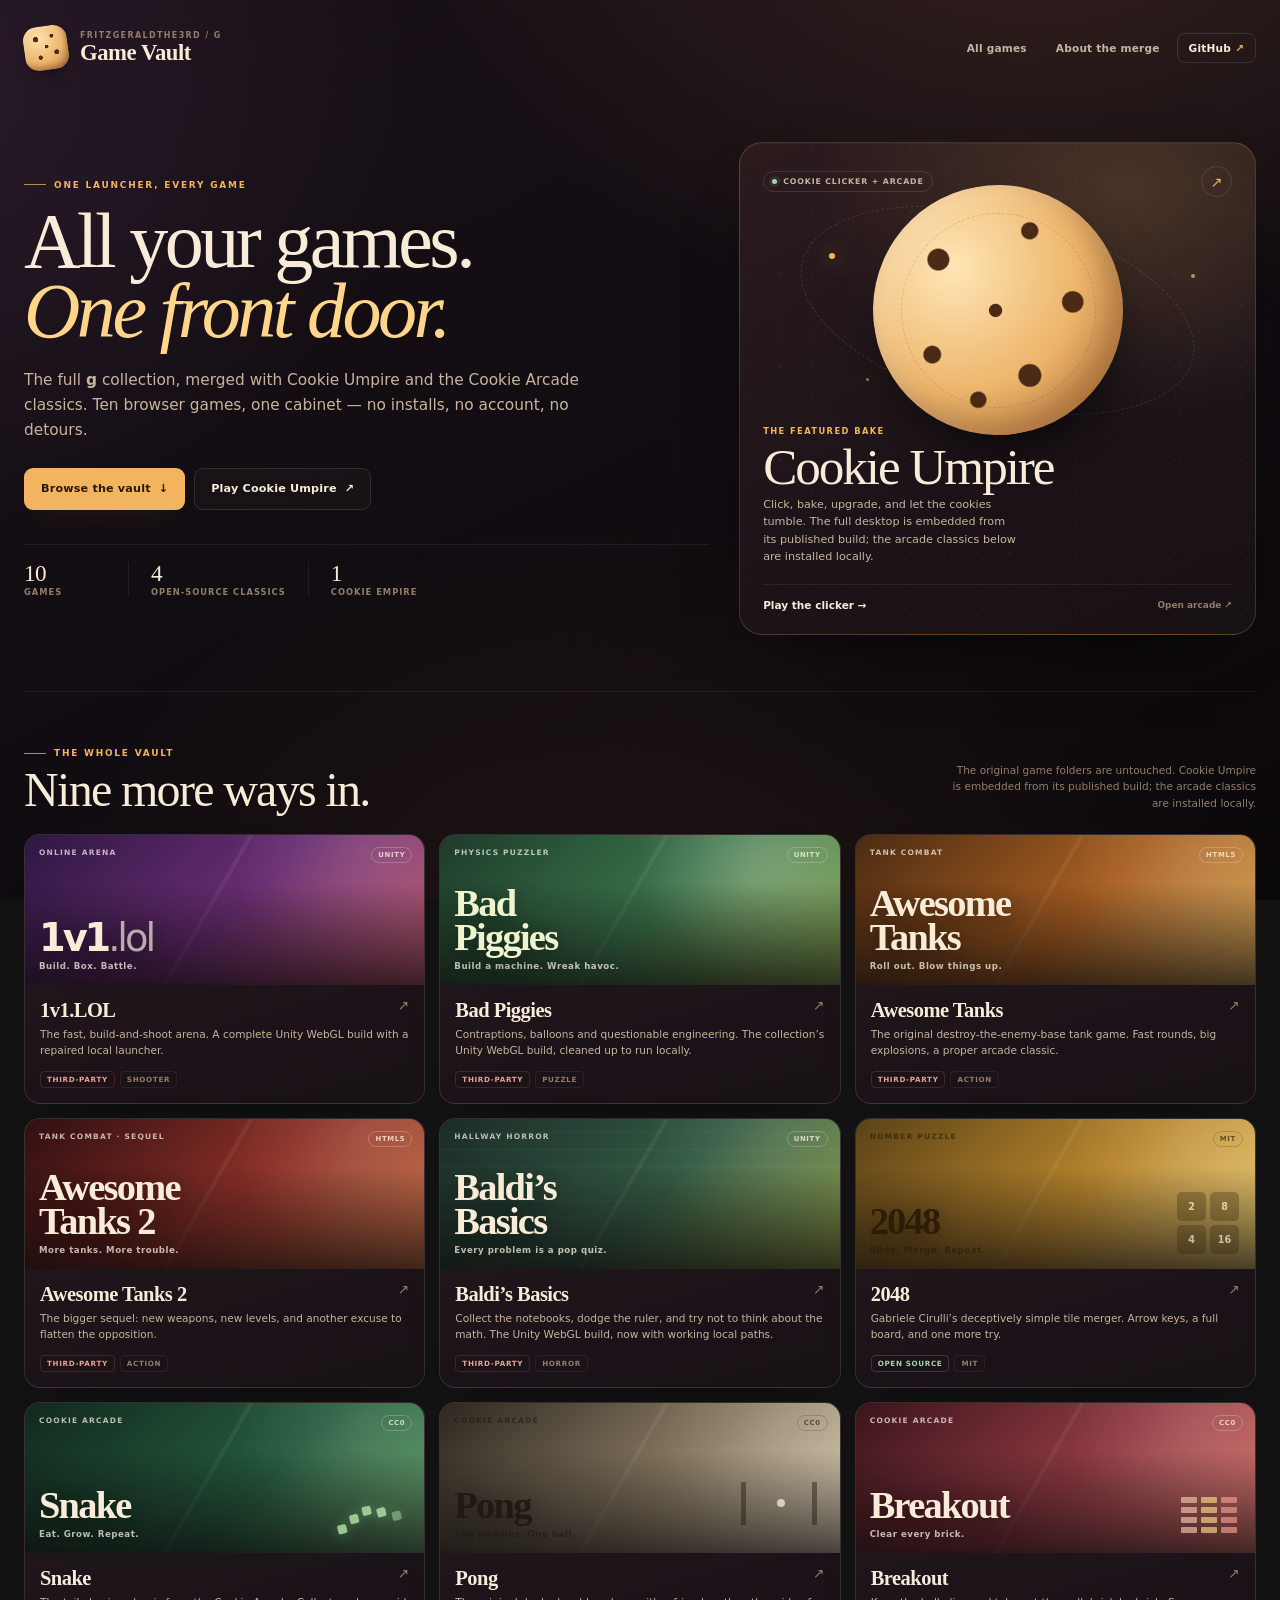
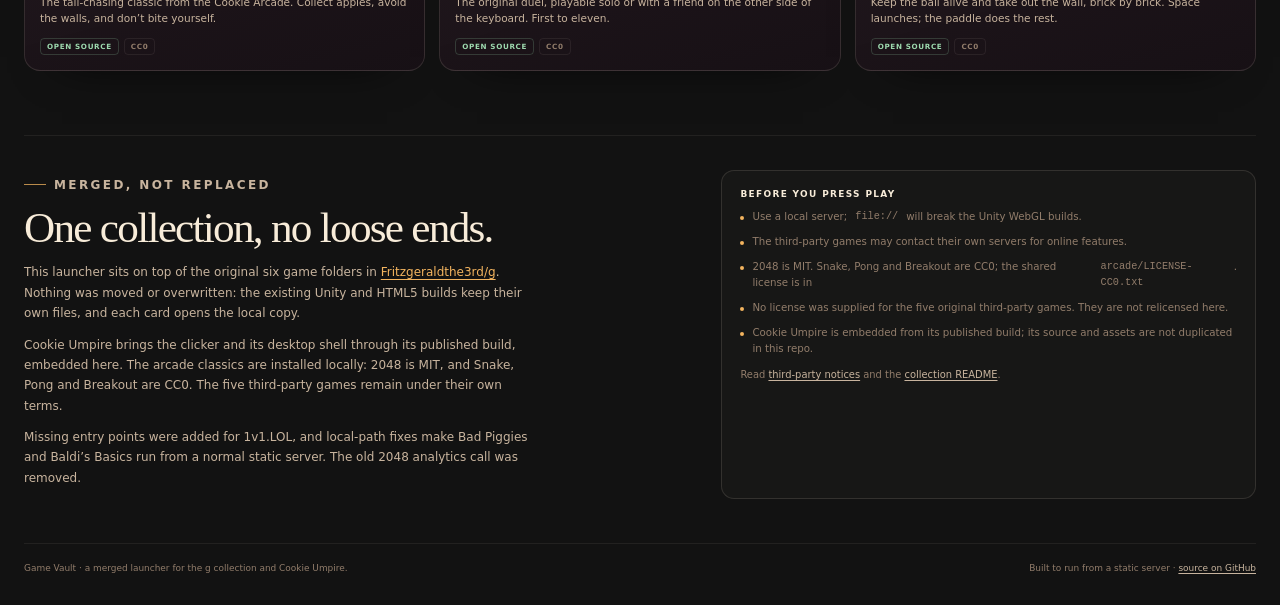
==== index.html @ 9b147e8f "Add the Game Vault launcher Add a responsive hub for all ten games, linking the six original entries" ====
<!DOCTYPE html>
<html lang="en">
<head>
  <meta charset="utf-8">
  <meta name="viewport" content="width=device-width, initial-scale=1">
  <meta name="color-scheme" content="dark">
  <title>Game Vault — Cookie Umpire, 1v1.LOL, Bad Piggies &amp; more</title>
  <meta name="description" content="Every game in the g collection, merged into one launcher: Cookie Umpire, 1v1.LOL, Bad Piggies, Awesome Tanks, Baldi's Basics, 2048, Snake, Pong and Breakout.">
  <style>
    :root {
      --bg: #120d12;
      --bg-deep: #0b080b;
      --panel: #1d151b;
      --panel-raised: #251a21;
      --cream: #f8ecd9;
      --muted: #c8b49e;
      --dim: #927d6b;
      --amber: #f3b45f;
      --amber-hot: #ffd58a;
      --mint: #9dd9ae;
      --coral: #e77664;
      --violet: #9f86d8;
      --line: rgba(248, 236, 217, 0.12);
      --line-soft: rgba(248, 236, 217, 0.07);
      --display: "Iowan Old Style", "Palatino Linotype", Palatino, "Book Antiqua", Georgia, serif;
      --ui: ui-sans-serif, system-ui, -apple-system, "Segoe UI", Roboto, "Helvetica Neue", Arial, sans-serif;
      --shadow: 0 30px 70px -42px #000;
    }

    * { box-sizing: border-box; }
    html { scroll-behavior: smooth; }
    body {
      margin: 0;
      min-height: 100vh;
      color: var(--cream);
      font-family: var(--ui);
      background:
        radial-gradient(1000px 700px at 82% -12%, rgba(167, 101, 67, 0.22), transparent 63%),
        radial-gradient(760px 640px at -8% 12%, rgba(114, 72, 125, 0.2), transparent 68%),
        radial-gradient(900px 760px at 50% 118%, rgba(114, 68, 50, 0.2), transparent 72%),
        linear-gradient(155deg, #191017 0%, var(--bg) 45%, var(--bg-deep) 100%);
      background-attachment: fixed;
      -webkit-font-smoothing: antialiased;
    }

    body::before {
      content: "";
      position: fixed;
      inset: 0;
      z-index: 0;
      pointer-events: none;
      opacity: 0.28;
      background-image:
        linear-gradient(rgba(248, 236, 217, 0.04) 1px, transparent 1px),
        linear-gradient(90deg, rgba(248, 236, 217, 0.04) 1px, transparent 1px);
      background-size: 52px 52px;
      mask-image: radial-gradient(ellipse at 50% 15%, #000 0%, transparent 75%);
      -webkit-mask-image: radial-gradient(ellipse at 50% 15%, #000 0%, transparent 75%);
    }

    a { color: inherit; }
    img { max-width: 100%; }

    .skip-link {
      position: fixed;
      top: 10px;
      left: 10px;
      z-index: 20;
      transform: translateY(-160%);
      padding: 10px 14px;
      border-radius: 8px;
      background: var(--amber);
      color: #2b1907;
      font-size: 0.8rem;
      font-weight: 750;
      text-decoration: none;
    }
    .skip-link:focus { transform: translateY(0); }

    .shell {
      position: relative;
      z-index: 1;
      width: min(1300px, calc(100% - 48px));
      margin: 0 auto;
    }

    /* ------------------------------- header ------------------------------- */

    .topbar {
      display: flex;
      align-items: center;
      justify-content: space-between;
      gap: 24px;
      padding: 26px 0 18px;
    }

    .brand {
      display: flex;
      align-items: center;
      gap: 12px;
      text-decoration: none;
    }

    .brand-cookie {
      position: relative;
      width: 44px;
      height: 44px;
      flex: none;
      border-radius: 14px;
      transform: rotate(-8deg);
      background:
        radial-gradient(circle at 29% 28%, #4b2a16 0 2.5px, transparent 3px),
        radial-gradient(circle at 66% 24%, #4b2a16 0 1.7px, transparent 2.2px),
        radial-gradient(circle at 73% 62%, #4b2a16 0 2.2px, transparent 2.7px),
        radial-gradient(circle at 35% 70%, #4b2a16 0 1.9px, transparent 2.4px),
        radial-gradient(circle at 52% 47%, #4b2a16 0 1.6px, transparent 2.1px),
        radial-gradient(circle at 36% 26%, #ffe1ac 0%, #edb66d 55%, #b9773d 100%);
      box-shadow:
        inset -2px -3px 5px rgba(92, 49, 19, 0.35),
        inset 2px 2px 4px rgba(255, 248, 230, 0.35),
        0 9px 20px -12px #000;
    }

    .brand-text {
      display: flex;
      flex-direction: column;
      gap: 2px;
    }

    .brand-kicker {
      color: var(--dim);
      font-size: 0.5rem;
      font-weight: 700;
      letter-spacing: 0.17em;
      text-transform: uppercase;
    }

    .brand strong {
      font-family: var(--display);
      font-size: 1.42rem;
      font-weight: 600;
      letter-spacing: -0.02em;
      line-height: 1;
    }

    .nav {
      display: flex;
      align-items: center;
      gap: 5px;
      flex-wrap: wrap;
    }

    .nav a {
      padding: 8px 11px;
      border: 1px solid transparent;
      border-radius: 8px;
      color: var(--muted);
      font-size: 0.66rem;
      font-weight: 650;
      letter-spacing: 0.02em;
      text-decoration: none;
      transition: color 0.15s ease, background 0.15s ease, border-color 0.15s ease;
    }

    .nav a:hover {
      color: var(--cream);
      background: rgba(248, 236, 217, 0.05);
    }

    .nav a:focus-visible {
      outline: 2px solid rgba(243, 180, 95, 0.7);
      outline-offset: 2px;
    }

    .nav .nav-github {
      border-color: var(--line);
      color: var(--cream);
    }

    .nav .nav-github span { color: var(--amber); }

    /* -------------------------------- hero -------------------------------- */

    .hero {
      display: grid;
      grid-template-columns: minmax(0, 1.14fr) minmax(330px, 0.86fr);
      align-items: stretch;
      gap: 30px;
      padding: 54px 0 56px;
    }

    .hero-copy {
      display: flex;
      flex-direction: column;
      justify-content: center;
      min-width: 0;
      padding: 10px 0;
    }

    .eyebrow {
      display: inline-flex;
      align-items: center;
      gap: 8px;
      margin: 0 0 16px;
      color: var(--amber);
      font-size: 0.56rem;
      font-weight: 750;
      letter-spacing: 0.2em;
      text-transform: uppercase;
    }

    .eyebrow::before {
      content: "";
      width: 22px;
      height: 1px;
      background: var(--amber);
      opacity: 0.75;
    }

    .hero h1 {
      max-width: 780px;
      margin: 0;
      font-family: var(--display);
      font-size: clamp(3rem, 6.1vw, 5.9rem);
      font-weight: 500;
      letter-spacing: -0.045em;
      line-height: 0.9;
    }

    .hero h1 em {
      color: var(--amber-hot);
      font-weight: 500;
    }

    .hero-lede {
      max-width: 57ch;
      margin: 22px 0 0;
      color: var(--muted);
      font-size: clamp(0.86rem, 1.2vw, 0.98rem);
      line-height: 1.62;
    }

    .hero-actions {
      display: flex;
      flex-wrap: wrap;
      gap: 9px;
      margin-top: 25px;
    }

    .btn {
      display: inline-flex;
      align-items: center;
      justify-content: center;
      gap: 8px;
      min-height: 42px;
      padding: 0 16px;
      border: 1px solid transparent;
      border-radius: 9px;
      font-size: 0.7rem;
      font-weight: 700;
      letter-spacing: 0.015em;
      text-decoration: none;
      transition: transform 0.15s ease, background 0.15s ease, border-color 0.15s ease;
    }

    .btn:hover { transform: translateY(-1px); }

    .btn:focus-visible {
      outline: 2px solid rgba(243, 180, 95, 0.7);
      outline-offset: 3px;
    }

    .btn--primary {
      background: var(--amber);
      color: #2a1807;
      box-shadow: 0 14px 30px -20px rgba(243, 180, 95, 0.8);
    }

    .btn--primary:hover { background: var(--amber-hot); }

    .btn--ghost {
      border-color: var(--line);
      color: var(--cream);
      background: rgba(248, 236, 217, 0.025);
    }

    .btn--ghost:hover { background: rgba(248, 236, 217, 0.06); }

    .hero-stats {
      display: flex;
      flex-wrap: wrap;
      gap: 0;
      margin-top: 34px;
      border-top: 1px solid var(--line-soft);
      padding-top: 17px;
    }

    .stat {
      display: flex;
      flex-direction: column;
      gap: 2px;
      min-width: 105px;
      padding-right: 22px;
      margin-right: 22px;
      border-right: 1px solid var(--line-soft);
    }

    .stat:last-child {
      padding-right: 0;
      margin-right: 0;
      border-right: 0;
    }

    .stat strong {
      color: var(--cream);
      font-family: var(--display);
      font-size: 1.45rem;
      font-weight: 500;
      letter-spacing: -0.03em;
      line-height: 1;
    }

    .stat span {
      color: var(--dim);
      font-size: 0.52rem;
      font-weight: 700;
      letter-spacing: 0.12em;
      text-transform: uppercase;
    }

    /* ----------------------------- cookie card ---------------------------- */

    .cookie-card {
      position: relative;
      display: flex;
      flex-direction: column;
      min-height: 430px;
      padding: 23px;
      overflow: hidden;
      border: 1px solid rgba(243, 180, 95, 0.2);
      border-radius: 23px;
      background:
        radial-gradient(460px 330px at 75% 10%, rgba(243, 180, 95, 0.18), transparent 68%),
        linear-gradient(155deg, #2b1b1d 0%, #1d1419 55%, #171014 100%);
      box-shadow: var(--shadow), inset 0 1px 0 rgba(255, 255, 255, 0.04);
      text-decoration: none;
      isolation: isolate;
    }

    .cookie-card::before {
      content: "";
      position: absolute;
      inset: 0;
      z-index: -1;
      opacity: 0.2;
      background-image:
        radial-gradient(circle at 18% 22%, rgba(255, 255, 255, 0.18) 0 1px, transparent 1.5px),
        radial-gradient(circle at 72% 76%, rgba(255, 255, 255, 0.13) 0 1px, transparent 1.5px);
      background-size: 33px 31px, 57px 47px;
    }

    .cookie-card:hover .cookie-big {
      transform: translate(-50%, -50%) rotate(-4deg) scale(1.035);
    }

    .cookie-card-link {
      position: absolute;
      inset: 0;
      z-index: 3;
      border-radius: inherit;
      color: transparent;
      font-size: 0;
    }

    .cookie-card-link:focus-visible {
      outline: 2px solid rgba(243, 180, 95, 0.85);
      outline-offset: -4px;
    }

    .cookie-top {
      display: flex;
      align-items: center;
      justify-content: space-between;
      gap: 12px;
    }

    .chip {
      display: inline-flex;
      align-items: center;
      gap: 6px;
      padding: 5px 8px;
      border: 1px solid var(--line);
      border-radius: 999px;
      color: var(--muted);
      font-size: 0.49rem;
      font-weight: 700;
      letter-spacing: 0.11em;
      text-transform: uppercase;
    }

    .chip-dot {
      width: 5px;
      height: 5px;
      border-radius: 50%;
      background: var(--mint);
      box-shadow: 0 0 0 3px rgba(157, 217, 174, 0.1);
    }

    .cookie-arrow {
      display: grid;
      place-items: center;
      width: 31px;
      height: 31px;
      border: 1px solid var(--line);
      border-radius: 50%;
      color: var(--amber);
      font-size: 0.9rem;
      transition: background 0.15s ease, transform 0.15s ease;
    }

    .cookie-card:hover .cookie-arrow {
      background: rgba(243, 180, 95, 0.12);
      transform: rotate(8deg);
    }

    .cookie-art {
      position: relative;
      flex: 1;
      min-height: 210px;
      margin: 12px 0 0;
    }

    .cookie-big {
      position: absolute;
      top: 48%;
      left: 50%;
      width: min(250px, 65%);
      aspect-ratio: 1;
      border-radius: 50%;
      transform: translate(-50%, -50%) rotate(-10deg);
      background:
        radial-gradient(circle at 30% 26%, #4b2a16 0 4%, transparent 4.6%),
        radial-gradient(circle at 68% 21%, #4b2a16 0 3%, transparent 3.6%),
        radial-gradient(circle at 80% 52%, #4b2a16 0 4.2%, transparent 4.8%),
        radial-gradient(circle at 49% 50%, #4b2a16 0 3.4%, transparent 4%),
        radial-gradient(circle at 21% 63%, #4b2a16 0 3.2%, transparent 3.8%),
        radial-gradient(circle at 58% 78%, #4b2a16 0 4.4%, transparent 5%),
        radial-gradient(circle at 36% 84%, #4b2a16 0 2.8%, transparent 3.4%),
        radial-gradient(circle at 35% 30%, #ffe6b6 0%, #edb66d 52%, #b9773d 100%);
      box-shadow:
        inset -12px -17px 28px rgba(92, 49, 19, 0.32),
        inset 12px 12px 22px rgba(255, 248, 230, 0.22),
        0 36px 70px -30px rgba(0, 0, 0, 0.9);
      transition: transform 0.35s cubic-bezier(0.2, 0.7, 0.3, 1);
    }

    .cookie-big::after {
      content: "";
      position: absolute;
      inset: 11%;
      border-radius: 50%;
      border: 1px dashed rgba(76, 42, 22, 0.16);
    }

    .cookie-orbit {
      position: absolute;
      inset: 3% 7% 6%;
      border: 1px dashed rgba(248, 236, 217, 0.13);
      border-radius: 50%;
      transform: rotate(14deg);
    }

    .cookie-spark {
      position: absolute;
      width: 6px;
      height: 6px;
      border-radius: 50%;
      background: var(--amber);
      box-shadow: 0 0 18px rgba(243, 180, 95, 0.75);
    }

    .cookie-spark--a { top: 21%; left: 14%; }
    .cookie-spark--b { top: 31%; right: 8%; width: 4px; height: 4px; opacity: 0.75; }
    .cookie-spark--c { bottom: 18%; left: 22%; width: 3px; height: 3px; opacity: 0.6; }

    .cookie-copy {
      position: relative;
      z-index: 2;
      margin-top: auto;
    }

    .cookie-copy .kicker {
      color: var(--amber);
      font-size: 0.52rem;
      font-weight: 750;
      letter-spacing: 0.17em;
      text-transform: uppercase;
    }

    .cookie-copy h2 {
      margin: 5px 0 6px;
      font-family: var(--display);
      font-size: clamp(2.35rem, 4vw, 3.25rem);
      font-weight: 500;
      letter-spacing: -0.04em;
      line-height: 0.92;
    }

    .cookie-copy p {
      max-width: 36ch;
      margin: 0;
      color: var(--muted);
      font-size: 0.7rem;
      line-height: 1.55;
    }

    .cookie-cta {
      display: flex;
      align-items: center;
      justify-content: space-between;
      gap: 12px;
      margin-top: 18px;
      padding-top: 14px;
      border-top: 1px solid var(--line-soft);
    }

    .cookie-play {
      color: var(--cream);
      font-size: 0.66rem;
      font-weight: 700;
    }

    .cookie-arcade-link {
      position: relative;
      z-index: 4;
      color: var(--dim);
      font-size: 0.56rem;
      font-weight: 650;
      text-decoration: none;
    }

    .cookie-arcade-link:hover { color: var(--amber); }

    /* ------------------------------- shelf -------------------------------- */

    .collection {
      padding: 12px 0 30px;
      border-top: 1px solid var(--line-soft);
    }

    .section-head {
      display: flex;
      align-items: flex-end;
      justify-content: space-between;
      gap: 24px;
      padding: 35px 0 20px;
    }

    .section-head .eyebrow { margin-bottom: 8px; }

    .section-head h2 {
      margin: 0;
      font-family: var(--display);
      font-size: clamp(2rem, 4vw, 3rem);
      font-weight: 500;
      letter-spacing: -0.035em;
      line-height: 1;
    }

    .section-note {
      max-width: 46ch;
      margin: 0 0 3px;
      color: var(--dim);
      font-size: 0.66rem;
      line-height: 1.55;
      text-align: right;
    }

    .game-grid {
      display: grid;
      grid-template-columns: repeat(3, minmax(0, 1fr));
      gap: 14px;
    }

    .game-card {
      display: flex;
      flex-direction: column;
      min-width: 0;
      overflow: hidden;
      border: 1px solid var(--line);
      border-radius: 16px;
      background: linear-gradient(165deg, rgba(38, 26, 33, 0.92), rgba(24, 17, 22, 0.96));
      box-shadow: 0 24px 45px -38px #000;
      text-decoration: none;
      transition: transform 0.18s ease, border-color 0.18s ease, box-shadow 0.18s ease;
    }

    .game-card:hover {
      transform: translateY(-3px);
      border-color: rgba(243, 180, 95, 0.28);
      box-shadow: 0 30px 55px -32px #000;
    }

    .game-card:focus-visible {
      outline: 2px solid rgba(243, 180, 95, 0.7);
      outline-offset: 3px;
    }

    .cover {
      position: relative;
      display: flex;
      flex-direction: column;
      justify-content: flex-end;
      height: 150px;
      padding: 14px;
      overflow: hidden;
      isolation: isolate;
    }

    .cover::before {
      content: "";
      position: absolute;
      inset: 0;
      z-index: -1;
      opacity: 0.55;
      background:
        linear-gradient(120deg, transparent 0 46%, rgba(255, 255, 255, 0.11) 46.2% 47%, transparent 47.2% 100%),
        radial-gradient(circle at 85% 12%, rgba(255, 255, 255, 0.2), transparent 38%);
    }

    .cover::after {
      content: "";
      position: absolute;
      inset: 0;
      z-index: -1;
      background: linear-gradient(0deg, rgba(10, 7, 9, 0.72), transparent 68%);
    }

    .cover-kicker {
      position: absolute;
      top: 13px;
      left: 14px;
      color: rgba(255, 248, 235, 0.7);
      font-size: 0.47rem;
      font-weight: 750;
      letter-spacing: 0.16em;
      text-transform: uppercase;
    }

    .cover-title {
      position: relative;
      display: block;
      font-family: var(--display);
      font-size: clamp(1.8rem, 3vw, 2.6rem);
      font-weight: 600;
      letter-spacing: -0.045em;
      line-height: 0.88;
      text-shadow: 0 4px 22px rgba(0, 0, 0, 0.3);
    }

    .cover-title em {
      color: rgba(255, 248, 235, 0.66);
      font-style: normal;
      font-weight: 500;
    }

    .cover-sub {
      margin-top: 6px;
      color: rgba(255, 248, 235, 0.74);
      font-size: 0.54rem;
      font-weight: 650;
      letter-spacing: 0.06em;
    }

    .cover--1v1 {
      background: linear-gradient(135deg, #2d1743 0%, #692d72 52%, #c05a6c 100%);
    }

    .cover--1v1 .cover-title {
      font-family: var(--ui);
      font-weight: 850;
      letter-spacing: -0.08em;
      text-transform: lowercase;
    }

    .cover--piggies {
      background:
        radial-gradient(circle at 78% 24%, rgba(255, 248, 235, 0.17), transparent 35%),
        linear-gradient(135deg, #1d3b2a 0%, #39734a 52%, #85a84e 100%);
    }

    .cover--piggies .cover-title { color: #eff4cf; }

    .cover--tanks {
      background: linear-gradient(135deg, #4b2b12 0%, #a85e21 55%, #d8aa58 100%);
    }

    .cover--tanks2 {
      background:
        linear-gradient(120deg, rgba(20, 7, 7, 0.15), transparent 50%),
        linear-gradient(135deg, #361114 0%, #8b3026 54%, #ca7144 100%);
    }

    .cover--baldi {
      background:
        repeating-linear-gradient(0deg, rgba(255, 255, 255, 0.03) 0 1px, transparent 1px 17px),
        linear-gradient(135deg, #1b2b28 0%, #335b43 54%, #8c9e46 100%);
    }

    .cover--2048 {
      background: linear-gradient(135deg, #5b4216 0%, #b8862d 56%, #efd277 100%);
      color: #2d1d07;
    }

    .cover--2048 .cover-kicker,
    .cover--2048 .cover-sub { color: rgba(45, 29, 7, 0.65); }

    .cover--snake {
      background: linear-gradient(135deg, #11291e 0%, #245b3d 58%, #69a66c 100%);
    }

    .cover--pong {
      background: linear-gradient(135deg, #2c2720 0%, #8a7c63 57%, #e4d7bc 100%);
      color: #201a12;
    }

    .cover--pong .cover-kicker,
    .cover--pong .cover-sub { color: rgba(32, 26, 18, 0.62); }

    .cover--breakout {
      background: linear-gradient(135deg, #3b141c 0%, #913a42 55%, #d9776d 100%);
    }

    .cover-badge {
      position: absolute;
      top: 12px;
      right: 12px;
      padding: 3px 6px;
      border: 1px solid rgba(255, 248, 235, 0.22);
      border-radius: 999px;
      color: rgba(255, 248, 235, 0.76);
      font-size: 0.43rem;
      font-weight: 700;
      letter-spacing: 0.1em;
      text-transform: uppercase;
    }

    .cover--2048 .cover-badge,
    .cover--pong .cover-badge {
      border-color: rgba(32, 26, 18, 0.2);
      color: rgba(32, 26, 18, 0.62);
    }

    .mini-grid {
      position: absolute;
      right: 16px;
      bottom: 15px;
      display: grid;
      grid-template-columns: repeat(2, 29px);
      gap: 4px;
      opacity: 0.68;
    }

    .mini-tile {
      display: grid;
      place-items: center;
      width: 29px;
      height: 29px;
      border-radius: 5px;
      background: rgba(45, 29, 7, 0.42);
      color: #fff2cd;
      font-size: 0.6rem;
      font-weight: 800;
    }

    .snake-dots {
      position: absolute;
      right: 22px;
      bottom: 26px;
      display: flex;
      gap: 5px;
      transform: rotate(-14deg);
      opacity: 0.8;
    }

    .snake-dots i {
      display: block;
      width: 9px;
      height: 9px;
      border-radius: 2px;
      background: #b8e8ad;
      box-shadow: 0 0 12px rgba(184, 232, 173, 0.4);
    }

    .snake-dots i:nth-child(2) { transform: translateY(-7px); }
    .snake-dots i:nth-child(3) { transform: translateY(-12px); }
    .snake-dots i:nth-child(4) { transform: translateY(-7px); }
    .snake-dots i:nth-child(5) { transform: translateY(0); opacity: 0.6; }

    .pong-art {
      position: absolute;
      right: 23px;
      bottom: 28px;
      width: 76px;
      height: 43px;
      border-left: 5px solid rgba(32, 26, 18, 0.65);
      border-right: 5px solid rgba(32, 26, 18, 0.65);
      opacity: 0.7;
    }

    .pong-art::after {
      content: "";
      position: absolute;
      top: 17px;
      left: 31px;
      width: 8px;
      height: 8px;
      border-radius: 50%;
      background: #fdf6e8;
    }

    .breakout-art {
      position: absolute;
      right: 18px;
      bottom: 20px;
      display: grid;
      grid-template-columns: repeat(3, 16px);
      gap: 4px;
      opacity: 0.68;
    }

    .breakout-art i {
      width: 16px;
      height: 6px;
      border-radius: 1px;
      background: #f3c2a9;
    }

    .breakout-art i:nth-child(3n + 2) { background: #f2d784; }
    .breakout-art i:nth-child(3n) { background: #ef9a8f; }

    .card-body {
      display: flex;
      flex: 1;
      flex-direction: column;
      padding: 14px 15px 15px;
    }

    .card-head {
      display: flex;
      align-items: flex-start;
      justify-content: space-between;
      gap: 12px;
    }

    .card-head h3 {
      margin: 0;
      font-family: var(--display);
      font-size: 1.28rem;
      font-weight: 600;
      letter-spacing: -0.025em;
      line-height: 1.08;
    }

    .card-arrow {
      color: var(--dim);
      font-size: 0.85rem;
      line-height: 1;
      transition: color 0.15s ease, transform 0.15s ease;
    }

    .game-card:hover .card-arrow {
      color: var(--amber);
      transform: translate(1px, -1px);
    }

    .card-body p {
      flex: 1;
      margin: 6px 0 12px;
      color: var(--muted);
      font-size: 0.66rem;
      line-height: 1.5;
    }

    .card-tags {
      display: flex;
      flex-wrap: wrap;
      gap: 5px;
    }

    .tag {
      padding: 3px 6px;
      border: 1px solid var(--line-soft);
      border-radius: 4px;
      color: var(--dim);
      font-size: 0.45rem;
      font-weight: 700;
      letter-spacing: 0.09em;
      text-transform: uppercase;
    }

    .tag--open {
      border-color: rgba(157, 217, 174, 0.2);
      color: var(--mint);
    }

    .tag--third {
      border-color: rgba(231, 118, 100, 0.2);
      color: #e9a197;
    }

    /* -------------------------------- about ------------------------------- */

    .about {
      display: grid;
      grid-template-columns: minmax(0, 1.1fr) minmax(300px, 0.9fr);
      gap: 44px;
      margin-top: 34px;
      padding: 34px 0 44px;
      border-top: 1px solid var(--line-soft);
    }

    .about h2 {
      margin: 0 0 13px;
      font-family: var(--display);
      font-size: clamp(1.8rem, 3.4vw, 2.7rem);
      font-weight: 500;
      letter-spacing: -0.04em;
      line-height: 1;
    }

    .about-copy p {
      max-width: 66ch;
      margin: 0 0 11px;
      color: var(--muted);
      font-size: 0.75rem;
      line-height: 1.7;
    }

    .about-copy a {
      color: var(--amber);
      text-underline-offset: 3px;
    }

    .notice {
      padding: 18px 18px 16px;
      border: 1px solid var(--line);
      border-radius: 13px;
      background: rgba(248, 236, 217, 0.025);
    }

    .notice h3 {
      margin: 0 0 10px;
      color: var(--cream);
      font-size: 0.56rem;
      font-weight: 750;
      letter-spacing: 0.15em;
      text-transform: uppercase;
    }

    .notice ul {
      display: flex;
      flex-direction: column;
      gap: 9px;
      margin: 0;
      padding: 0;
      list-style: none;
    }

    .notice li {
      display: flex;
      gap: 8px;
      color: var(--dim);
      font-size: 0.64rem;
      line-height: 1.55;
    }

    .notice li::before {
      content: "";
      width: 4px;
      height: 4px;
      flex: none;
      margin-top: 7px;
      border-radius: 50%;
      background: var(--amber);
    }

    .notice a {
      color: var(--muted);
      text-underline-offset: 2px;
    }

    .footer {
      display: flex;
      align-items: center;
      justify-content: space-between;
      gap: 20px;
      padding: 18px 0 30px;
      border-top: 1px solid var(--line-soft);
      color: var(--dim);
      font-size: 0.56rem;
      line-height: 1.45;
    }

    .footer a {
      color: var(--muted);
      text-underline-offset: 2px;
    }

    /* ------------------------------ responsive ----------------------------- */

    @media (max-width: 980px) {
      .hero {
        grid-template-columns: 1fr;
        gap: 18px;
        padding: 42px 0 44px;
      }

      .hero-copy { padding: 0; }
      .cookie-card { min-height: 380px; }
      .cookie-art { min-height: 180px; }
      .cookie-big { width: 190px; }
      .game-grid { grid-template-columns: repeat(2, minmax(0, 1fr)); }
      .section-note { text-align: left; }
      .section-head { align-items: flex-start; flex-direction: column; gap: 10px; }
      .about { grid-template-columns: 1fr; gap: 24px; }
    }

    @media (max-width: 640px) {
      .shell { width: min(100% - 28px, 1300px); }
      .topbar { align-items: flex-start; padding-top: 18px; }
      .brand-cookie { width: 38px; height: 38px; border-radius: 12px; }
      .brand strong { font-size: 1.25rem; }
      .brand-kicker { font-size: 0.43rem; }
      .nav { gap: 0; }
      .nav a { padding: 7px 7px; font-size: 0.6rem; }
      .nav a:not(.nav-github) { display: none; }
      .hero { padding-top: 34px; }
      .hero h1 { font-size: clamp(2.9rem, 15vw, 4.4rem); }
      .hero-lede { font-size: 0.82rem; }
      .hero-actions .btn { flex: 1 1 auto; }
      .hero-stats { gap: 15px 0; }
      .stat { min-width: 88px; padding-right: 16px; margin-right: 16px; }
      .stat strong { font-size: 1.25rem; }
      .cookie-card { min-height: 390px; padding: 18px; border-radius: 18px; }
      .cookie-copy h2 { font-size: 2.55rem; }
      .game-grid { grid-template-columns: 1fr; gap: 11px; }
      .cover { height: 142px; }
      .footer { flex-direction: column; align-items: flex-start; gap: 7px; }
    }

    @media (prefers-reduced-motion: reduce) {
      html { scroll-behavior: auto; }
      *, *::before, *::after {
        transition: none !important;
        animation: none !important;
      }
    }
  </style>
</head>
<body>
  <a class="skip-link" href="#games">Skip to games</a>

  <div class="shell">
    <header class="topbar">
      <a class="brand" href="./" aria-label="Game Vault home">
        <span class="brand-cookie" aria-hidden="true"></span>
        <span class="brand-text">
          <span class="brand-kicker">Fritzgeraldthe3rd / g</span>
          <strong>Game Vault</strong>
        </span>
      </a>
      <nav class="nav" aria-label="Main navigation">
        <a href="#games">All games</a>
        <a href="#about">About the merge</a>
        <a class="nav-github" href="https://github.com/Fritzgeraldthe3rd/g" target="_blank" rel="noopener noreferrer">GitHub <span aria-hidden="true">↗</span></a>
      </nav>
    </header>

    <main id="top">
      <section class="hero" aria-labelledby="hero-title">
        <div class="hero-copy">
          <p class="eyebrow">One launcher, every game</p>
          <h1 id="hero-title">All your games.<br><em>One front door.</em></h1>
          <p class="hero-lede">
            The full <strong>g</strong> collection, merged with Cookie Umpire and the
            Cookie Arcade classics. Ten browser games, one cabinet — no installs,
            no account, no detours.
          </p>
          <div class="hero-actions">
            <a class="btn btn--primary" href="#games">Browse the vault <span aria-hidden="true">↓</span></a>
            <a class="btn btn--ghost" href="cookie-umpire/" target="_blank" rel="noopener noreferrer">Play Cookie Umpire <span aria-hidden="true">↗</span></a>
          </div>
          <div class="hero-stats" aria-label="Collection summary">
            <span class="stat"><strong>10</strong><span>games</span></span>
            <span class="stat"><strong>4</strong><span>open-source classics</span></span>
            <span class="stat"><strong>1</strong><span>cookie empire</span></span>
          </div>
        </div>

        <article class="cookie-card" aria-labelledby="cookie-feature-title">
          <a class="cookie-card-link" href="cookie-umpire/" target="_blank" rel="noopener noreferrer" aria-label="Play Cookie Umpire, the cookie clicker"></a>
          <div class="cookie-top">
            <span class="chip"><span class="chip-dot" aria-hidden="true"></span> Cookie clicker + arcade</span>
            <span class="cookie-arrow" aria-hidden="true">↗</span>
          </div>
          <div class="cookie-art" aria-hidden="true">
            <span class="cookie-orbit"></span>
            <span class="cookie-big"></span>
            <span class="cookie-spark cookie-spark--a"></span>
            <span class="cookie-spark cookie-spark--b"></span>
            <span class="cookie-spark cookie-spark--c"></span>
          </div>
          <div class="cookie-copy">
            <span class="kicker">The featured bake</span>
            <h2 id="cookie-feature-title">Cookie Umpire</h2>
            <p>
              Click, bake, upgrade, and let the cookies tumble. The full desktop
              is embedded from its published build; the arcade classics below
              are installed locally.
            </p>
            <div class="cookie-cta">
              <span class="cookie-play">Play the clicker →</span>
              <a class="cookie-arcade-link" href="arcade/" target="_blank" rel="noopener noreferrer">Open arcade ↗</a>
            </div>
          </div>
        </article>
      </section>

      <section class="collection" id="games" aria-labelledby="games-title">
        <header class="section-head">
          <div>
            <p class="eyebrow">The whole vault</p>
            <h2 id="games-title">Nine more ways in.</h2>
          </div>
          <p class="section-note">
            The original game folders are untouched. Cookie Umpire is embedded from
            its published build; the arcade classics are installed locally.
          </p>
        </header>

        <div class="game-grid">
          <a class="game-card" href="1v1-lol/" target="_blank" rel="noopener noreferrer" aria-label="Play 1v1.LOL in a new tab">
            <div class="cover cover--1v1">
              <span class="cover-kicker">Online arena</span>
              <span class="cover-badge">Unity</span>
              <span class="cover-title">1v1<em>.LOL</em></span>
              <span class="cover-sub">Build. Box. Battle.</span>
            </div>
            <div class="card-body">
              <div class="card-head"><h3>1v1.LOL</h3><span class="card-arrow" aria-hidden="true">↗</span></div>
              <p>The fast, build-and-shoot arena. A complete Unity WebGL build with a repaired local launcher.</p>
              <div class="card-tags"><span class="tag tag--third">Third-party</span><span class="tag">Shooter</span></div>
            </div>
          </a>

          <a class="game-card" href="badpiggies/" target="_blank" rel="noopener noreferrer" aria-label="Play Bad Piggies in a new tab">
            <div class="cover cover--piggies">
              <span class="cover-kicker">Physics puzzler</span>
              <span class="cover-badge">Unity</span>
              <span class="cover-title">Bad<br>Piggies</span>
              <span class="cover-sub">Build a machine. Wreak havoc.</span>
            </div>
            <div class="card-body">
              <div class="card-head"><h3>Bad Piggies</h3><span class="card-arrow" aria-hidden="true">↗</span></div>
              <p>Contraptions, balloons and questionable engineering. The collection’s Unity WebGL build, cleaned up to run locally.</p>
              <div class="card-tags"><span class="tag tag--third">Third-party</span><span class="tag">Puzzle</span></div>
            </div>
          </a>

          <a class="game-card" href="awesome-tanks/" target="_blank" rel="noopener noreferrer" aria-label="Play Awesome Tanks in a new tab">
            <div class="cover cover--tanks">
              <span class="cover-kicker">Tank combat</span>
              <span class="cover-badge">HTML5</span>
              <span class="cover-title">Awesome<br>Tanks</span>
              <span class="cover-sub">Roll out. Blow things up.</span>
            </div>
            <div class="card-body">
              <div class="card-head"><h3>Awesome Tanks</h3><span class="card-arrow" aria-hidden="true">↗</span></div>
              <p>The original destroy-the-enemy-base tank game. Fast rounds, big explosions, a proper arcade classic.</p>
              <div class="card-tags"><span class="tag tag--third">Third-party</span><span class="tag">Action</span></div>
            </div>
          </a>

          <a class="game-card" href="awesome-tanks-2/" target="_blank" rel="noopener noreferrer" aria-label="Play Awesome Tanks 2 in a new tab">
            <div class="cover cover--tanks2">
              <span class="cover-kicker">Tank combat · sequel</span>
              <span class="cover-badge">HTML5</span>
              <span class="cover-title">Awesome<br>Tanks 2</span>
              <span class="cover-sub">More tanks. More trouble.</span>
            </div>
            <div class="card-body">
              <div class="card-head"><h3>Awesome Tanks 2</h3><span class="card-arrow" aria-hidden="true">↗</span></div>
              <p>The bigger sequel: new weapons, new levels, and another excuse to flatten the opposition.</p>
              <div class="card-tags"><span class="tag tag--third">Third-party</span><span class="tag">Action</span></div>
            </div>
          </a>

          <a class="game-card" href="baldibasic/" target="_blank" rel="noopener noreferrer" aria-label="Play Baldi's Basics in a new tab">
            <div class="cover cover--baldi">
              <span class="cover-kicker">Hallway horror</span>
              <span class="cover-badge">Unity</span>
              <span class="cover-title">Baldi’s<br>Basics</span>
              <span class="cover-sub">Every problem is a pop quiz.</span>
            </div>
            <div class="card-body">
              <div class="card-head"><h3>Baldi’s Basics</h3><span class="card-arrow" aria-hidden="true">↗</span></div>
              <p>Collect the notebooks, dodge the ruler, and try not to think about the math. The Unity WebGL build, now with working local paths.</p>
              <div class="card-tags"><span class="tag tag--third">Third-party</span><span class="tag">Horror</span></div>
            </div>
          </a>

          <a class="game-card" href="2048/" target="_blank" rel="noopener noreferrer" aria-label="Play 2048 in a new tab">
            <div class="cover cover--2048">
              <span class="cover-kicker">Number puzzle</span>
              <span class="cover-badge">MIT</span>
              <span class="cover-title">2048</span>
              <span class="cover-sub">Slide. Merge. Repeat.</span>
              <div class="mini-grid" aria-hidden="true">
                <span class="mini-tile">2</span><span class="mini-tile">8</span>
                <span class="mini-tile">4</span><span class="mini-tile">16</span>
              </div>
            </div>
            <div class="card-body">
              <div class="card-head"><h3>2048</h3><span class="card-arrow" aria-hidden="true">↗</span></div>
              <p>Gabriele Cirulli’s deceptively simple tile merger. Arrow keys, a full board, and one more try.</p>
              <div class="card-tags"><span class="tag tag--open">Open source</span><span class="tag">MIT</span></div>
            </div>
          </a>

          <a class="game-card" href="arcade/snake/" target="_blank" rel="noopener noreferrer" aria-label="Play Snake in the Cookie Arcade in a new tab">
            <div class="cover cover--snake">
              <span class="cover-kicker">Cookie Arcade</span>
              <span class="cover-badge">CC0</span>
              <span class="cover-title">Snake</span>
              <span class="cover-sub">Eat. Grow. Repeat.</span>
              <span class="snake-dots" aria-hidden="true"><i></i><i></i><i></i><i></i><i></i></span>
            </div>
            <div class="card-body">
              <div class="card-head"><h3>Snake</h3><span class="card-arrow" aria-hidden="true">↗</span></div>
              <p>The tail-chasing classic from the Cookie Arcade. Collect apples, avoid the walls, and don’t bite yourself.</p>
              <div class="card-tags"><span class="tag tag--open">Open source</span><span class="tag">CC0</span></div>
            </div>
          </a>

          <a class="game-card" href="arcade/pong/" target="_blank" rel="noopener noreferrer" aria-label="Play Pong in the Cookie Arcade in a new tab">
            <div class="cover cover--pong">
              <span class="cover-kicker">Cookie Arcade</span>
              <span class="cover-badge">CC0</span>
              <span class="cover-title">Pong</span>
              <span class="cover-sub">Two paddles. One ball.</span>
              <span class="pong-art" aria-hidden="true"></span>
            </div>
            <div class="card-body">
              <div class="card-head"><h3>Pong</h3><span class="card-arrow" aria-hidden="true">↗</span></div>
              <p>The original duel, playable solo or with a friend on the other side of the keyboard. First to eleven.</p>
              <div class="card-tags"><span class="tag tag--open">Open source</span><span class="tag">CC0</span></div>
            </div>
          </a>

          <a class="game-card" href="arcade/breakout/" target="_blank" rel="noopener noreferrer" aria-label="Play Breakout in the Cookie Arcade in a new tab">
            <div class="cover cover--breakout">
              <span class="cover-kicker">Cookie Arcade</span>
              <span class="cover-badge">CC0</span>
              <span class="cover-title">Breakout</span>
              <span class="cover-sub">Clear every brick.</span>
              <span class="breakout-art" aria-hidden="true">
                <i></i><i></i><i></i><i></i><i></i><i></i>
                <i></i><i></i><i></i><i></i><i></i><i></i>
              </span>
            </div>
            <div class="card-body">
              <div class="card-head"><h3>Breakout</h3><span class="card-arrow" aria-hidden="true">↗</span></div>
              <p>Keep the ball alive and take out the wall, brick by brick. Space launches; the paddle does the rest.</p>
              <div class="card-tags"><span class="tag tag--open">Open source</span><span class="tag">CC0</span></div>
            </div>
          </a>
        </div>
      </section>

      <section class="about" id="about" aria-labelledby="about-title">
        <div class="about-copy">
          <p class="eyebrow">Merged, not replaced</p>
          <h2 id="about-title">One collection, no loose ends.</h2>
          <p>
            This launcher sits on top of the original six game folders in
            <a href="https://github.com/Fritzgeraldthe3rd/g" target="_blank" rel="noopener noreferrer">Fritzgeraldthe3rd/g</a>.
            Nothing was moved or overwritten: the existing Unity and HTML5 builds
            keep their own files, and each card opens the local copy.
          </p>
          <p>
            Cookie Umpire brings the clicker and its desktop shell through its
            published build, embedded here. The arcade classics are installed
            locally: 2048 is MIT, and Snake, Pong and Breakout are CC0. The five
            third-party games remain under their own terms.
          </p>
          <p>
            Missing entry points were added for 1v1.LOL, and local-path fixes make
            Bad Piggies and Baldi’s Basics run from a normal static server. The
            old 2048 analytics call was removed.
          </p>
        </div>
        <aside class="notice" aria-label="Licensing and technical notes">
          <h3>Before you press play</h3>
          <ul>
            <li>Use a local server; <code>file://</code> will break the Unity WebGL builds.</li>
            <li>The third-party games may contact their own servers for online features.</li>
            <li>2048 is MIT. Snake, Pong and Breakout are CC0; the shared license is in <code>arcade/LICENSE-CC0.txt</code>.</li>
            <li>No license was supplied for the five original third-party games. They are not relicensed here.</li>
            <li>Cookie Umpire is embedded from its published build; its source and assets are not duplicated in this repo.</li>
          </ul>
          <p style="margin: 13px 0 0; color: var(--dim); font-size: 0.62rem;">
            Read <a href="THIRD-PARTY-NOTICES.md">third-party notices</a> and the
            <a href="README.md">collection README</a>.
          </p>
        </aside>
      </section>
    </main>

    <footer class="footer">
      <span>Game Vault · a merged launcher for the g collection and Cookie Umpire.</span>
      <span>Built to run from a static server · <a href="https://github.com/Fritzgeraldthe3rd/g" target="_blank" rel="noopener noreferrer">source on GitHub</a></span>
    </footer>
  </div>
</body>
</html>
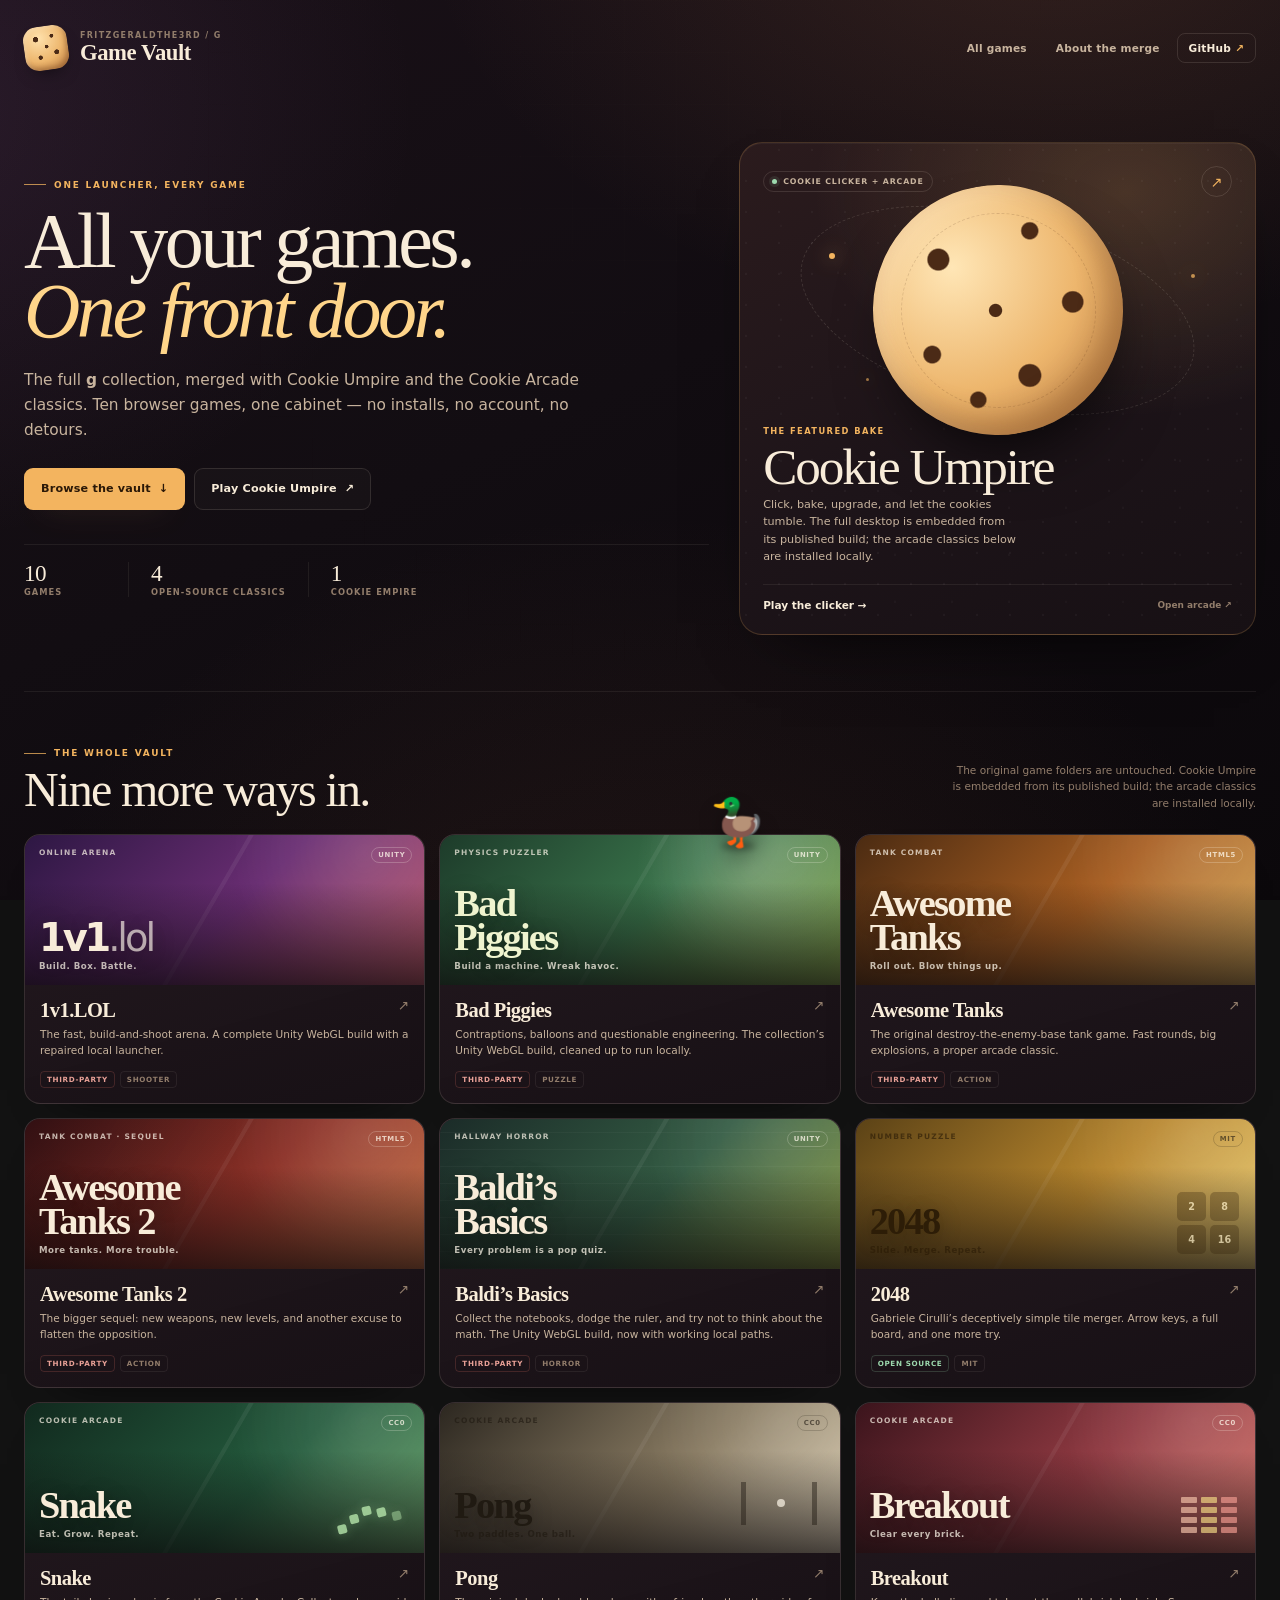
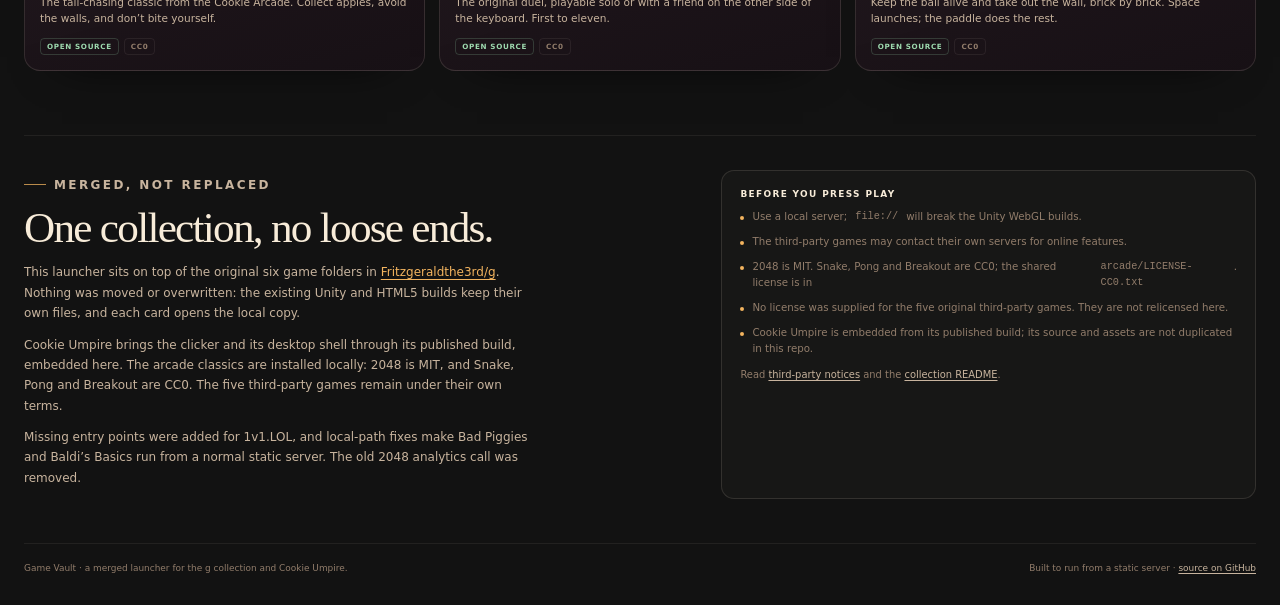
==== commit 92ec30c2: "Add the meme-dragging duck to the Game Vault Add a waddling duck that carries a random meme or text " ====
--- a/index.html
+++ b/index.html
@@ -6,1057 +6,7 @@
   <meta name="color-scheme" content="dark">
   <title>Game Vault — Cookie Umpire, 1v1.LOL, Bad Piggies &amp; more</title>
   <meta name="description" content="Every game in the g collection, merged into one launcher: Cookie Umpire, 1v1.LOL, Bad Piggies, Awesome Tanks, Baldi's Basics, 2048, Snake, Pong and Breakout.">
-  <style>
-    :root {
-      --bg: #120d12;
-      --bg-deep: #0b080b;
-      --panel: #1d151b;
-      --panel-raised: #251a21;
-      --cream: #f8ecd9;
-      --muted: #c8b49e;
-      --dim: #927d6b;
-      --amber: #f3b45f;
-      --amber-hot: #ffd58a;
-      --mint: #9dd9ae;
-      --coral: #e77664;
-      --violet: #9f86d8;
-      --line: rgba(248, 236, 217, 0.12);
-      --line-soft: rgba(248, 236, 217, 0.07);
-      --display: "Iowan Old Style", "Palatino Linotype", Palatino, "Book Antiqua", Georgia, serif;
-      --ui: ui-sans-serif, system-ui, -apple-system, "Segoe UI", Roboto, "Helvetica Neue", Arial, sans-serif;
-      --shadow: 0 30px 70px -42px #000;
-    }
-
-    * { box-sizing: border-box; }
-    html { scroll-behavior: smooth; }
-    body {
-      margin: 0;
-      min-height: 100vh;
-      color: var(--cream);
-      font-family: var(--ui);
-      background:
-        radial-gradient(1000px 700px at 82% -12%, rgba(167, 101, 67, 0.22), transparent 63%),
-        radial-gradient(760px 640px at -8% 12%, rgba(114, 72, 125, 0.2), transparent 68%),
-        radial-gradient(900px 760px at 50% 118%, rgba(114, 68, 50, 0.2), transparent 72%),
-        linear-gradient(155deg, #191017 0%, var(--bg) 45%, var(--bg-deep) 100%);
-      background-attachment: fixed;
-      -webkit-font-smoothing: antialiased;
-    }
-
-    body::before {
-      content: "";
-      position: fixed;
-      inset: 0;
-      z-index: 0;
-      pointer-events: none;
-      opacity: 0.28;
-      background-image:
-        linear-gradient(rgba(248, 236, 217, 0.04) 1px, transparent 1px),
-        linear-gradient(90deg, rgba(248, 236, 217, 0.04) 1px, transparent 1px);
-      background-size: 52px 52px;
-      mask-image: radial-gradient(ellipse at 50% 15%, #000 0%, transparent 75%);
-      -webkit-mask-image: radial-gradient(ellipse at 50% 15%, #000 0%, transparent 75%);
-    }
-
-    a { color: inherit; }
-    img { max-width: 100%; }
-
-    .skip-link {
-      position: fixed;
-      top: 10px;
-      left: 10px;
-      z-index: 20;
-      transform: translateY(-160%);
-      padding: 10px 14px;
-      border-radius: 8px;
-      background: var(--amber);
-      color: #2b1907;
-      font-size: 0.8rem;
-      font-weight: 750;
-      text-decoration: none;
-    }
-    .skip-link:focus { transform: translateY(0); }
-
-    .shell {
-      position: relative;
-      z-index: 1;
-      width: min(1300px, calc(100% - 48px));
-      margin: 0 auto;
-    }
-
-    /* ------------------------------- header ------------------------------- */
-
-    .topbar {
-      display: flex;
-      align-items: center;
-      justify-content: space-between;
-      gap: 24px;
-      padding: 26px 0 18px;
-    }
-
-    .brand {
-      display: flex;
-      align-items: center;
-      gap: 12px;
-      text-decoration: none;
-    }
-
-    .brand-cookie {
-      position: relative;
-      width: 44px;
-      height: 44px;
-      flex: none;
-      border-radius: 14px;
-      transform: rotate(-8deg);
-      background:
-        radial-gradient(circle at 29% 28%, #4b2a16 0 2.5px, transparent 3px),
-        radial-gradient(circle at 66% 24%, #4b2a16 0 1.7px, transparent 2.2px),
-        radial-gradient(circle at 73% 62%, #4b2a16 0 2.2px, transparent 2.7px),
-        radial-gradient(circle at 35% 70%, #4b2a16 0 1.9px, transparent 2.4px),
-        radial-gradient(circle at 52% 47%, #4b2a16 0 1.6px, transparent 2.1px),
-        radial-gradient(circle at 36% 26%, #ffe1ac 0%, #edb66d 55%, #b9773d 100%);
-      box-shadow:
-        inset -2px -3px 5px rgba(92, 49, 19, 0.35),
-        inset 2px 2px 4px rgba(255, 248, 230, 0.35),
-        0 9px 20px -12px #000;
-    }
-
-    .brand-text {
-      display: flex;
-      flex-direction: column;
-      gap: 2px;
-    }
-
-    .brand-kicker {
-      color: var(--dim);
-      font-size: 0.5rem;
-      font-weight: 700;
-      letter-spacing: 0.17em;
-      text-transform: uppercase;
-    }
-
-    .brand strong {
-      font-family: var(--display);
-      font-size: 1.42rem;
-      font-weight: 600;
-      letter-spacing: -0.02em;
-      line-height: 1;
-    }
-
-    .nav {
-      display: flex;
-      align-items: center;
-      gap: 5px;
-      flex-wrap: wrap;
-    }
-
-    .nav a {
-      padding: 8px 11px;
-      border: 1px solid transparent;
-      border-radius: 8px;
-      color: var(--muted);
-      font-size: 0.66rem;
-      font-weight: 650;
-      letter-spacing: 0.02em;
-      text-decoration: none;
-      transition: color 0.15s ease, background 0.15s ease, border-color 0.15s ease;
-    }
-
-    .nav a:hover {
-      color: var(--cream);
-      background: rgba(248, 236, 217, 0.05);
-    }
-
-    .nav a:focus-visible {
-      outline: 2px solid rgba(243, 180, 95, 0.7);
-      outline-offset: 2px;
-    }
-
-    .nav .nav-github {
-      border-color: var(--line);
-      color: var(--cream);
-    }
-
-    .nav .nav-github span { color: var(--amber); }
-
-    /* -------------------------------- hero -------------------------------- */
-
-    .hero {
-      display: grid;
-      grid-template-columns: minmax(0, 1.14fr) minmax(330px, 0.86fr);
-      align-items: stretch;
-      gap: 30px;
-      padding: 54px 0 56px;
-    }
-
-    .hero-copy {
-      display: flex;
-      flex-direction: column;
-      justify-content: center;
-      min-width: 0;
-      padding: 10px 0;
-    }
-
-    .eyebrow {
-      display: inline-flex;
-      align-items: center;
-      gap: 8px;
-      margin: 0 0 16px;
-      color: var(--amber);
-      font-size: 0.56rem;
-      font-weight: 750;
-      letter-spacing: 0.2em;
-      text-transform: uppercase;
-    }
-
-    .eyebrow::before {
-      content: "";
-      width: 22px;
-      height: 1px;
-      background: var(--amber);
-      opacity: 0.75;
-    }
-
-    .hero h1 {
-      max-width: 780px;
-      margin: 0;
-      font-family: var(--display);
-      font-size: clamp(3rem, 6.1vw, 5.9rem);
-      font-weight: 500;
-      letter-spacing: -0.045em;
-      line-height: 0.9;
-    }
-
-    .hero h1 em {
-      color: var(--amber-hot);
-      font-weight: 500;
-    }
-
-    .hero-lede {
-      max-width: 57ch;
-      margin: 22px 0 0;
-      color: var(--muted);
-      font-size: clamp(0.86rem, 1.2vw, 0.98rem);
-      line-height: 1.62;
-    }
-
-    .hero-actions {
-      display: flex;
-      flex-wrap: wrap;
-      gap: 9px;
-      margin-top: 25px;
-    }
-
-    .btn {
-      display: inline-flex;
-      align-items: center;
-      justify-content: center;
-      gap: 8px;
-      min-height: 42px;
-      padding: 0 16px;
-      border: 1px solid transparent;
-      border-radius: 9px;
-      font-size: 0.7rem;
-      font-weight: 700;
-      letter-spacing: 0.015em;
-      text-decoration: none;
-      transition: transform 0.15s ease, background 0.15s ease, border-color 0.15s ease;
-    }
-
-    .btn:hover { transform: translateY(-1px); }
-
-    .btn:focus-visible {
-      outline: 2px solid rgba(243, 180, 95, 0.7);
-      outline-offset: 3px;
-    }
-
-    .btn--primary {
-      background: var(--amber);
-      color: #2a1807;
-      box-shadow: 0 14px 30px -20px rgba(243, 180, 95, 0.8);
-    }
-
-    .btn--primary:hover { background: var(--amber-hot); }
-
-    .btn--ghost {
-      border-color: var(--line);
-      color: var(--cream);
-      background: rgba(248, 236, 217, 0.025);
-    }
-
-    .btn--ghost:hover { background: rgba(248, 236, 217, 0.06); }
-
-    .hero-stats {
-      display: flex;
-      flex-wrap: wrap;
-      gap: 0;
-      margin-top: 34px;
-      border-top: 1px solid var(--line-soft);
-      padding-top: 17px;
-    }
-
-    .stat {
-      display: flex;
-      flex-direction: column;
-      gap: 2px;
-      min-width: 105px;
-      padding-right: 22px;
-      margin-right: 22px;
-      border-right: 1px solid var(--line-soft);
-    }
-
-    .stat:last-child {
-      padding-right: 0;
-      margin-right: 0;
-      border-right: 0;
-    }
-
-    .stat strong {
-      color: var(--cream);
-      font-family: var(--display);
-      font-size: 1.45rem;
-      font-weight: 500;
-      letter-spacing: -0.03em;
-      line-height: 1;
-    }
-
-    .stat span {
-      color: var(--dim);
-      font-size: 0.52rem;
-      font-weight: 700;
-      letter-spacing: 0.12em;
-      text-transform: uppercase;
-    }
-
-    /* ----------------------------- cookie card ---------------------------- */
-
-    .cookie-card {
-      position: relative;
-      display: flex;
-      flex-direction: column;
-      min-height: 430px;
-      padding: 23px;
-      overflow: hidden;
-      border: 1px solid rgba(243, 180, 95, 0.2);
-      border-radius: 23px;
-      background:
-        radial-gradient(460px 330px at 75% 10%, rgba(243, 180, 95, 0.18), transparent 68%),
-        linear-gradient(155deg, #2b1b1d 0%, #1d1419 55%, #171014 100%);
-      box-shadow: var(--shadow), inset 0 1px 0 rgba(255, 255, 255, 0.04);
-      text-decoration: none;
-      isolation: isolate;
-    }
-
-    .cookie-card::before {
-      content: "";
-      position: absolute;
-      inset: 0;
-      z-index: -1;
-      opacity: 0.2;
-      background-image:
-        radial-gradient(circle at 18% 22%, rgba(255, 255, 255, 0.18) 0 1px, transparent 1.5px),
-        radial-gradient(circle at 72% 76%, rgba(255, 255, 255, 0.13) 0 1px, transparent 1.5px);
-      background-size: 33px 31px, 57px 47px;
-    }
-
-    .cookie-card:hover .cookie-big {
-      transform: translate(-50%, -50%) rotate(-4deg) scale(1.035);
-    }
-
-    .cookie-card-link {
-      position: absolute;
-      inset: 0;
-      z-index: 3;
-      border-radius: inherit;
-      color: transparent;
-      font-size: 0;
-    }
-
-    .cookie-card-link:focus-visible {
-      outline: 2px solid rgba(243, 180, 95, 0.85);
-      outline-offset: -4px;
-    }
-
-    .cookie-top {
-      display: flex;
-      align-items: center;
-      justify-content: space-between;
-      gap: 12px;
-    }
-
-    .chip {
-      display: inline-flex;
-      align-items: center;
-      gap: 6px;
-      padding: 5px 8px;
-      border: 1px solid var(--line);
-      border-radius: 999px;
-      color: var(--muted);
-      font-size: 0.49rem;
-      font-weight: 700;
-      letter-spacing: 0.11em;
-      text-transform: uppercase;
-    }
-
-    .chip-dot {
-      width: 5px;
-      height: 5px;
-      border-radius: 50%;
-      background: var(--mint);
-      box-shadow: 0 0 0 3px rgba(157, 217, 174, 0.1);
-    }
-
-    .cookie-arrow {
-      display: grid;
-      place-items: center;
-      width: 31px;
-      height: 31px;
-      border: 1px solid var(--line);
-      border-radius: 50%;
-      color: var(--amber);
-      font-size: 0.9rem;
-      transition: background 0.15s ease, transform 0.15s ease;
-    }
-
-    .cookie-card:hover .cookie-arrow {
-      background: rgba(243, 180, 95, 0.12);
-      transform: rotate(8deg);
-    }
-
-    .cookie-art {
-      position: relative;
-      flex: 1;
-      min-height: 210px;
-      margin: 12px 0 0;
-    }
-
-    .cookie-big {
-      position: absolute;
-      top: 48%;
-      left: 50%;
-      width: min(250px, 65%);
-      aspect-ratio: 1;
-      border-radius: 50%;
-      transform: translate(-50%, -50%) rotate(-10deg);
-      background:
-        radial-gradient(circle at 30% 26%, #4b2a16 0 4%, transparent 4.6%),
-        radial-gradient(circle at 68% 21%, #4b2a16 0 3%, transparent 3.6%),
-        radial-gradient(circle at 80% 52%, #4b2a16 0 4.2%, transparent 4.8%),
-        radial-gradient(circle at 49% 50%, #4b2a16 0 3.4%, transparent 4%),
-        radial-gradient(circle at 21% 63%, #4b2a16 0 3.2%, transparent 3.8%),
-        radial-gradient(circle at 58% 78%, #4b2a16 0 4.4%, transparent 5%),
-        radial-gradient(circle at 36% 84%, #4b2a16 0 2.8%, transparent 3.4%),
-        radial-gradient(circle at 35% 30%, #ffe6b6 0%, #edb66d 52%, #b9773d 100%);
-      box-shadow:
-        inset -12px -17px 28px rgba(92, 49, 19, 0.32),
-        inset 12px 12px 22px rgba(255, 248, 230, 0.22),
-        0 36px 70px -30px rgba(0, 0, 0, 0.9);
-      transition: transform 0.35s cubic-bezier(0.2, 0.7, 0.3, 1);
-    }
-
-    .cookie-big::after {
-      content: "";
-      position: absolute;
-      inset: 11%;
-      border-radius: 50%;
-      border: 1px dashed rgba(76, 42, 22, 0.16);
-    }
-
-    .cookie-orbit {
-      position: absolute;
-      inset: 3% 7% 6%;
-      border: 1px dashed rgba(248, 236, 217, 0.13);
-      border-radius: 50%;
-      transform: rotate(14deg);
-    }
-
-    .cookie-spark {
-      position: absolute;
-      width: 6px;
-      height: 6px;
-      border-radius: 50%;
-      background: var(--amber);
-      box-shadow: 0 0 18px rgba(243, 180, 95, 0.75);
-    }
-
-    .cookie-spark--a { top: 21%; left: 14%; }
-    .cookie-spark--b { top: 31%; right: 8%; width: 4px; height: 4px; opacity: 0.75; }
-    .cookie-spark--c { bottom: 18%; left: 22%; width: 3px; height: 3px; opacity: 0.6; }
-
-    .cookie-copy {
-      position: relative;
-      z-index: 2;
-      margin-top: auto;
-    }
-
-    .cookie-copy .kicker {
-      color: var(--amber);
-      font-size: 0.52rem;
-      font-weight: 750;
-      letter-spacing: 0.17em;
-      text-transform: uppercase;
-    }
-
-    .cookie-copy h2 {
-      margin: 5px 0 6px;
-      font-family: var(--display);
-      font-size: clamp(2.35rem, 4vw, 3.25rem);
-      font-weight: 500;
-      letter-spacing: -0.04em;
-      line-height: 0.92;
-    }
-
-    .cookie-copy p {
-      max-width: 36ch;
-      margin: 0;
-      color: var(--muted);
-      font-size: 0.7rem;
-      line-height: 1.55;
-    }
-
-    .cookie-cta {
-      display: flex;
-      align-items: center;
-      justify-content: space-between;
-      gap: 12px;
-      margin-top: 18px;
-      padding-top: 14px;
-      border-top: 1px solid var(--line-soft);
-    }
-
-    .cookie-play {
-      color: var(--cream);
-      font-size: 0.66rem;
-      font-weight: 700;
-    }
-
-    .cookie-arcade-link {
-      position: relative;
-      z-index: 4;
-      color: var(--dim);
-      font-size: 0.56rem;
-      font-weight: 650;
-      text-decoration: none;
-    }
-
-    .cookie-arcade-link:hover { color: var(--amber); }
-
-    /* ------------------------------- shelf -------------------------------- */
-
-    .collection {
-      padding: 12px 0 30px;
-      border-top: 1px solid var(--line-soft);
-    }
-
-    .section-head {
-      display: flex;
-      align-items: flex-end;
-      justify-content: space-between;
-      gap: 24px;
-      padding: 35px 0 20px;
-    }
-
-    .section-head .eyebrow { margin-bottom: 8px; }
-
-    .section-head h2 {
-      margin: 0;
-      font-family: var(--display);
-      font-size: clamp(2rem, 4vw, 3rem);
-      font-weight: 500;
-      letter-spacing: -0.035em;
-      line-height: 1;
-    }
-
-    .section-note {
-      max-width: 46ch;
-      margin: 0 0 3px;
-      color: var(--dim);
-      font-size: 0.66rem;
-      line-height: 1.55;
-      text-align: right;
-    }
-
-    .game-grid {
-      display: grid;
-      grid-template-columns: repeat(3, minmax(0, 1fr));
-      gap: 14px;
-    }
-
-    .game-card {
-      display: flex;
-      flex-direction: column;
-      min-width: 0;
-      overflow: hidden;
-      border: 1px solid var(--line);
-      border-radius: 16px;
-      background: linear-gradient(165deg, rgba(38, 26, 33, 0.92), rgba(24, 17, 22, 0.96));
-      box-shadow: 0 24px 45px -38px #000;
-      text-decoration: none;
-      transition: transform 0.18s ease, border-color 0.18s ease, box-shadow 0.18s ease;
-    }
-
-    .game-card:hover {
-      transform: translateY(-3px);
-      border-color: rgba(243, 180, 95, 0.28);
-      box-shadow: 0 30px 55px -32px #000;
-    }
-
-    .game-card:focus-visible {
-      outline: 2px solid rgba(243, 180, 95, 0.7);
-      outline-offset: 3px;
-    }
-
-    .cover {
-      position: relative;
-      display: flex;
-      flex-direction: column;
-      justify-content: flex-end;
-      height: 150px;
-      padding: 14px;
-      overflow: hidden;
-      isolation: isolate;
-    }
-
-    .cover::before {
-      content: "";
-      position: absolute;
-      inset: 0;
-      z-index: -1;
-      opacity: 0.55;
-      background:
-        linear-gradient(120deg, transparent 0 46%, rgba(255, 255, 255, 0.11) 46.2% 47%, transparent 47.2% 100%),
-        radial-gradient(circle at 85% 12%, rgba(255, 255, 255, 0.2), transparent 38%);
-    }
-
-    .cover::after {
-      content: "";
-      position: absolute;
-      inset: 0;
-      z-index: -1;
-      background: linear-gradient(0deg, rgba(10, 7, 9, 0.72), transparent 68%);
-    }
-
-    .cover-kicker {
-      position: absolute;
-      top: 13px;
-      left: 14px;
-      color: rgba(255, 248, 235, 0.7);
-      font-size: 0.47rem;
-      font-weight: 750;
-      letter-spacing: 0.16em;
-      text-transform: uppercase;
-    }
-
-    .cover-title {
-      position: relative;
-      display: block;
-      font-family: var(--display);
-      font-size: clamp(1.8rem, 3vw, 2.6rem);
-      font-weight: 600;
-      letter-spacing: -0.045em;
-      line-height: 0.88;
-      text-shadow: 0 4px 22px rgba(0, 0, 0, 0.3);
-    }
-
-    .cover-title em {
-      color: rgba(255, 248, 235, 0.66);
-      font-style: normal;
-      font-weight: 500;
-    }
-
-    .cover-sub {
-      margin-top: 6px;
-      color: rgba(255, 248, 235, 0.74);
-      font-size: 0.54rem;
-      font-weight: 650;
-      letter-spacing: 0.06em;
-    }
-
-    .cover--1v1 {
-      background: linear-gradient(135deg, #2d1743 0%, #692d72 52%, #c05a6c 100%);
-    }
-
-    .cover--1v1 .cover-title {
-      font-family: var(--ui);
-      font-weight: 850;
-      letter-spacing: -0.08em;
-      text-transform: lowercase;
-    }
-
-    .cover--piggies {
-      background:
-        radial-gradient(circle at 78% 24%, rgba(255, 248, 235, 0.17), transparent 35%),
-        linear-gradient(135deg, #1d3b2a 0%, #39734a 52%, #85a84e 100%);
-    }
-
-    .cover--piggies .cover-title { color: #eff4cf; }
-
-    .cover--tanks {
-      background: linear-gradient(135deg, #4b2b12 0%, #a85e21 55%, #d8aa58 100%);
-    }
-
-    .cover--tanks2 {
-      background:
-        linear-gradient(120deg, rgba(20, 7, 7, 0.15), transparent 50%),
-        linear-gradient(135deg, #361114 0%, #8b3026 54%, #ca7144 100%);
-    }
-
-    .cover--baldi {
-      background:
-        repeating-linear-gradient(0deg, rgba(255, 255, 255, 0.03) 0 1px, transparent 1px 17px),
-        linear-gradient(135deg, #1b2b28 0%, #335b43 54%, #8c9e46 100%);
-    }
-
-    .cover--2048 {
-      background: linear-gradient(135deg, #5b4216 0%, #b8862d 56%, #efd277 100%);
-      color: #2d1d07;
-    }
-
-    .cover--2048 .cover-kicker,
-    .cover--2048 .cover-sub { color: rgba(45, 29, 7, 0.65); }
-
-    .cover--snake {
-      background: linear-gradient(135deg, #11291e 0%, #245b3d 58%, #69a66c 100%);
-    }
-
-    .cover--pong {
-      background: linear-gradient(135deg, #2c2720 0%, #8a7c63 57%, #e4d7bc 100%);
-      color: #201a12;
-    }
-
-    .cover--pong .cover-kicker,
-    .cover--pong .cover-sub { color: rgba(32, 26, 18, 0.62); }
-
-    .cover--breakout {
-      background: linear-gradient(135deg, #3b141c 0%, #913a42 55%, #d9776d 100%);
-    }
-
-    .cover-badge {
-      position: absolute;
-      top: 12px;
-      right: 12px;
-      padding: 3px 6px;
-      border: 1px solid rgba(255, 248, 235, 0.22);
-      border-radius: 999px;
-      color: rgba(255, 248, 235, 0.76);
-      font-size: 0.43rem;
-      font-weight: 700;
-      letter-spacing: 0.1em;
-      text-transform: uppercase;
-    }
-
-    .cover--2048 .cover-badge,
-    .cover--pong .cover-badge {
-      border-color: rgba(32, 26, 18, 0.2);
-      color: rgba(32, 26, 18, 0.62);
-    }
-
-    .mini-grid {
-      position: absolute;
-      right: 16px;
-      bottom: 15px;
-      display: grid;
-      grid-template-columns: repeat(2, 29px);
-      gap: 4px;
-      opacity: 0.68;
-    }
-
-    .mini-tile {
-      display: grid;
-      place-items: center;
-      width: 29px;
-      height: 29px;
-      border-radius: 5px;
-      background: rgba(45, 29, 7, 0.42);
-      color: #fff2cd;
-      font-size: 0.6rem;
-      font-weight: 800;
-    }
-
-    .snake-dots {
-      position: absolute;
-      right: 22px;
-      bottom: 26px;
-      display: flex;
-      gap: 5px;
-      transform: rotate(-14deg);
-      opacity: 0.8;
-    }
-
-    .snake-dots i {
-      display: block;
-      width: 9px;
-      height: 9px;
-      border-radius: 2px;
-      background: #b8e8ad;
-      box-shadow: 0 0 12px rgba(184, 232, 173, 0.4);
-    }
-
-    .snake-dots i:nth-child(2) { transform: translateY(-7px); }
-    .snake-dots i:nth-child(3) { transform: translateY(-12px); }
-    .snake-dots i:nth-child(4) { transform: translateY(-7px); }
-    .snake-dots i:nth-child(5) { transform: translateY(0); opacity: 0.6; }
-
-    .pong-art {
-      position: absolute;
-      right: 23px;
-      bottom: 28px;
-      width: 76px;
-      height: 43px;
-      border-left: 5px solid rgba(32, 26, 18, 0.65);
-      border-right: 5px solid rgba(32, 26, 18, 0.65);
-      opacity: 0.7;
-    }
-
-    .pong-art::after {
-      content: "";
-      position: absolute;
-      top: 17px;
-      left: 31px;
-      width: 8px;
-      height: 8px;
-      border-radius: 50%;
-      background: #fdf6e8;
-    }
-
-    .breakout-art {
-      position: absolute;
-      right: 18px;
-      bottom: 20px;
-      display: grid;
-      grid-template-columns: repeat(3, 16px);
-      gap: 4px;
-      opacity: 0.68;
-    }
-
-    .breakout-art i {
-      width: 16px;
-      height: 6px;
-      border-radius: 1px;
-      background: #f3c2a9;
-    }
-
-    .breakout-art i:nth-child(3n + 2) { background: #f2d784; }
-    .breakout-art i:nth-child(3n) { background: #ef9a8f; }
-
-    .card-body {
-      display: flex;
-      flex: 1;
-      flex-direction: column;
-      padding: 14px 15px 15px;
-    }
-
-    .card-head {
-      display: flex;
-      align-items: flex-start;
-      justify-content: space-between;
-      gap: 12px;
-    }
-
-    .card-head h3 {
-      margin: 0;
-      font-family: var(--display);
-      font-size: 1.28rem;
-      font-weight: 600;
-      letter-spacing: -0.025em;
-      line-height: 1.08;
-    }
-
-    .card-arrow {
-      color: var(--dim);
-      font-size: 0.85rem;
-      line-height: 1;
-      transition: color 0.15s ease, transform 0.15s ease;
-    }
-
-    .game-card:hover .card-arrow {
-      color: var(--amber);
-      transform: translate(1px, -1px);
-    }
-
-    .card-body p {
-      flex: 1;
-      margin: 6px 0 12px;
-      color: var(--muted);
-      font-size: 0.66rem;
-      line-height: 1.5;
-    }
-
-    .card-tags {
-      display: flex;
-      flex-wrap: wrap;
-      gap: 5px;
-    }
-
-    .tag {
-      padding: 3px 6px;
-      border: 1px solid var(--line-soft);
-      border-radius: 4px;
-      color: var(--dim);
-      font-size: 0.45rem;
-      font-weight: 700;
-      letter-spacing: 0.09em;
-      text-transform: uppercase;
-    }
-
-    .tag--open {
-      border-color: rgba(157, 217, 174, 0.2);
-      color: var(--mint);
-    }
-
-    .tag--third {
-      border-color: rgba(231, 118, 100, 0.2);
-      color: #e9a197;
-    }
-
-    /* -------------------------------- about ------------------------------- */
-
-    .about {
-      display: grid;
-      grid-template-columns: minmax(0, 1.1fr) minmax(300px, 0.9fr);
-      gap: 44px;
-      margin-top: 34px;
-      padding: 34px 0 44px;
-      border-top: 1px solid var(--line-soft);
-    }
-
-    .about h2 {
-      margin: 0 0 13px;
-      font-family: var(--display);
-      font-size: clamp(1.8rem, 3.4vw, 2.7rem);
-      font-weight: 500;
-      letter-spacing: -0.04em;
-      line-height: 1;
-    }
-
-    .about-copy p {
-      max-width: 66ch;
-      margin: 0 0 11px;
-      color: var(--muted);
-      font-size: 0.75rem;
-      line-height: 1.7;
-    }
-
-    .about-copy a {
-      color: var(--amber);
-      text-underline-offset: 3px;
-    }
-
-    .notice {
-      padding: 18px 18px 16px;
-      border: 1px solid var(--line);
-      border-radius: 13px;
-      background: rgba(248, 236, 217, 0.025);
-    }
-
-    .notice h3 {
-      margin: 0 0 10px;
-      color: var(--cream);
-      font-size: 0.56rem;
-      font-weight: 750;
-      letter-spacing: 0.15em;
-      text-transform: uppercase;
-    }
-
-    .notice ul {
-      display: flex;
-      flex-direction: column;
-      gap: 9px;
-      margin: 0;
-      padding: 0;
-      list-style: none;
-    }
-
-    .notice li {
-      display: flex;
-      gap: 8px;
-      color: var(--dim);
-      font-size: 0.64rem;
-      line-height: 1.55;
-    }
-
-    .notice li::before {
-      content: "";
-      width: 4px;
-      height: 4px;
-      flex: none;
-      margin-top: 7px;
-      border-radius: 50%;
-      background: var(--amber);
-    }
-
-    .notice a {
-      color: var(--muted);
-      text-underline-offset: 2px;
-    }
-
-    .footer {
-      display: flex;
-      align-items: center;
-      justify-content: space-between;
-      gap: 20px;
-      padding: 18px 0 30px;
-      border-top: 1px solid var(--line-soft);
-      color: var(--dim);
-      font-size: 0.56rem;
-      line-height: 1.45;
-    }
-
-    .footer a {
-      color: var(--muted);
-      text-underline-offset: 2px;
-    }
-
-    /* ------------------------------ responsive ----------------------------- */
-
-    @media (max-width: 980px) {
-      .hero {
-        grid-template-columns: 1fr;
-        gap: 18px;
-        padding: 42px 0 44px;
-      }
-
-      .hero-copy { padding: 0; }
-      .cookie-card { min-height: 380px; }
-      .cookie-art { min-height: 180px; }
-      .cookie-big { width: 190px; }
-      .game-grid { grid-template-columns: repeat(2, minmax(0, 1fr)); }
-      .section-note { text-align: left; }
-      .section-head { align-items: flex-start; flex-direction: column; gap: 10px; }
-      .about { grid-template-columns: 1fr; gap: 24px; }
-    }
-
-    @media (max-width: 640px) {
-      .shell { width: min(100% - 28px, 1300px); }
-      .topbar { align-items: flex-start; padding-top: 18px; }
-      .brand-cookie { width: 38px; height: 38px; border-radius: 12px; }
-      .brand strong { font-size: 1.25rem; }
-      .brand-kicker { font-size: 0.43rem; }
-      .nav { gap: 0; }
-      .nav a { padding: 7px 7px; font-size: 0.6rem; }
-      .nav a:not(.nav-github) { display: none; }
-      .hero { padding-top: 34px; }
-      .hero h1 { font-size: clamp(2.9rem, 15vw, 4.4rem); }
-      .hero-lede { font-size: 0.82rem; }
-      .hero-actions .btn { flex: 1 1 auto; }
-      .hero-stats { gap: 15px 0; }
-      .stat { min-width: 88px; padding-right: 16px; margin-right: 16px; }
-      .stat strong { font-size: 1.25rem; }
-      .cookie-card { min-height: 390px; padding: 18px; border-radius: 18px; }
-      .cookie-copy h2 { font-size: 2.55rem; }
-      .game-grid { grid-template-columns: 1fr; gap: 11px; }
-      .cover { height: 142px; }
-      .footer { flex-direction: column; align-items: flex-start; gap: 7px; }
-    }
-
-    @media (prefers-reduced-motion: reduce) {
-      html { scroll-behavior: auto; }
-      *, *::before, *::after {
-        transition: none !important;
-        animation: none !important;
-      }
-    }
-  </style>
+  <link rel="stylesheet" href="launcher.css">
 </head>
 <body>
   <a class="skip-link" href="#games">Skip to games</a>
@@ -1322,5 +272,212 @@
       <span>Built to run from a static server · <a href="https://github.com/Fritzgeraldthe3rd/g" target="_blank" rel="noopener noreferrer">source on GitHub</a></span>
     </footer>
   </div>
+
+  <div id="meme-duck" class="duck" aria-hidden="true">
+    <span class="duck-shadow"></span>
+    <span class="duck-facing"><span class="duck-emoji">🦆</span></span>
+  </div>
+
+  <script>
+    (() => {
+      const duck = document.getElementById('meme-duck');
+      if (!duck) return;
+
+      const facing = duck.querySelector('.duck-facing');
+      const reduceMotion = window.matchMedia('(prefers-reduced-motion: reduce)').matches;
+      const cards = new Set();
+      const carried = new Set();
+      const MAX_CARDS = 5;
+      const LIFETIME = 30000;
+      const CARRY_TIME = 3200;
+      const MARGIN = 8;
+      let duckDir = 1;
+      let duckTargetX = 0;
+      let carryFrame = 0;
+
+      const clamp = (value, min, max) => Math.min(Math.max(value, min), Math.max(min, max));
+
+      const memes = [
+        { emoji: '🦆', caption: 'certified duck moment', tone: 'amber' },
+        { emoji: '🐸', caption: 'this is fine.', tone: 'mint' },
+        { emoji: '💾', caption: 'saving... 99%', tone: 'violet' },
+        { emoji: '🍞', caption: 'no thoughts, just bread', tone: 'toast' },
+        { emoji: '🐶', caption: 'i am once again asking for crumbs', tone: 'coral' },
+        { emoji: '🪩', caption: 'unmute the pond', tone: 'pink' },
+        { emoji: '🧠', caption: '404: motivation not found', tone: 'blue' },
+        { emoji: '🐱', caption: 'me dragging my responsibilities', tone: 'violet' },
+        { text: 'THE COOKIE\\nWAS A LIE', tone: 'amber' },
+        { text: 'do not\\nfeed the duck', tone: 'mint' },
+        { text: 'waddle first.\\npanic later.', tone: 'pink' },
+        { text: '30 seconds\\nof fame', tone: 'coral' }
+      ];
+
+      function placeDuckStart() {
+        const x = Math.min(window.innerWidth * 0.16, Math.max(24, window.innerWidth - 90));
+        const y = Math.max(24, window.innerHeight - 78);
+        duckTargetX = x;
+        duck.style.transform = `translate3d(${x}px, ${y}px, 0)`;
+      }
+
+      function chooseDuckTarget() {
+        const maxX = Math.max(24, window.innerWidth - 84);
+        const x = 24 + Math.random() * Math.max(1, maxX - 24);
+        const y = Math.max(24, window.innerHeight - 78 - Math.random() * Math.min(90, window.innerHeight * 0.16));
+        const current = duck.getBoundingClientRect();
+        duckDir = x >= duckTargetX ? 1 : -1;
+        duckTargetX = x;
+        facing.style.setProperty('--duck-dir', String(duckDir));
+        const distance = Math.hypot(x - current.left, y - current.top);
+        const duration = reduceMotion ? 0.01 : clamp(distance / 56, 3.2, 7);
+        duck.style.transitionDuration = `${duration}s`;
+        duck.style.transform = `translate3d(${x}px, ${y}px, 0)`;
+      }
+
+      function releaseCard(card) {
+        carried.delete(card);
+        card.dataset.carrier = 'false';
+      }
+
+      function startCarryLoop() {
+        if (!carryFrame) carryFrame = requestAnimationFrame(carryLoop);
+      }
+
+      function carryLoop(now) {
+        carryFrame = 0;
+        const rect = duck.getBoundingClientRect();
+
+        carried.forEach((card) => {
+          if (!card.isConnected || card.classList.contains('is-dragging') || now >= card._releaseAt) {
+            releaseCard(card);
+            return;
+          }
+
+          const width = card.offsetWidth;
+          const height = card.offsetHeight;
+          const x = clamp(rect.left + (duckDir > 0 ? -width + 30 : rect.width - 30), MARGIN, window.innerWidth - width - MARGIN);
+          const y = clamp(rect.top - height + 44, MARGIN, window.innerHeight - height - MARGIN);
+          card.style.left = `${x}px`;
+          card.style.top = `${y}px`;
+        });
+
+        if (carried.size) startCarryLoop();
+      }
+
+      function dismissCard(card, quick = false) {
+        if (!card || !card.isConnected) return;
+        window.clearTimeout(card._timer);
+        cards.delete(card);
+        releaseCard(card);
+
+        if (quick) {
+          card.classList.add('is-closing');
+          window.setTimeout(() => card.remove(), 220);
+        } else {
+          card.remove();
+        }
+      }
+
+      function spawnMeme() {
+        if (cards.size >= MAX_CARDS) {
+          dismissCard(cards.values().next().value, true);
+        }
+
+        const item = memes[Math.floor(Math.random() * memes.length)];
+        const card = document.createElement('article');
+        card.className = `meme-card meme-card--${item.tone}${item.text ? ' meme-card--text' : ''}`;
+        card.dataset.ttl = String(LIFETIME);
+        card.setAttribute('role', 'note');
+        card.style.setProperty('--tilt', `${(Math.random() * 8 - 4).toFixed(1)}deg`);
+
+        const close = document.createElement('button');
+        close.type = 'button';
+        close.className = 'meme-close';
+        close.setAttribute('aria-label', 'Dismiss this meme');
+        close.textContent = '×';
+        card.appendChild(close);
+
+        if (item.text) {
+          const text = document.createElement('p');
+          text.className = 'meme-text';
+          text.textContent = item.text;
+          card.appendChild(text);
+        } else {
+          const art = document.createElement('div');
+          art.className = 'meme-art';
+          art.setAttribute('aria-hidden', 'true');
+          art.textContent = item.emoji;
+          const caption = document.createElement('p');
+          caption.className = 'meme-caption';
+          caption.textContent = item.caption;
+          card.appendChild(art);
+          card.appendChild(caption);
+        }
+
+        card.style.left = '-999px';
+        card.style.top = '-999px';
+        document.body.appendChild(card);
+
+        const duckRect = duck.getBoundingClientRect();
+        const width = card.offsetWidth;
+        const height = card.offsetHeight;
+        const x = clamp(duckRect.left + (duckDir > 0 ? -width + 30 : duckRect.width - 30), MARGIN, window.innerWidth - width - MARGIN);
+        const y = clamp(duckRect.top - height + 44, MARGIN, window.innerHeight - height - MARGIN);
+        card.style.left = `${x}px`;
+        card.style.top = `${y}px`;
+
+        cards.add(card);
+        card._timer = window.setTimeout(() => dismissCard(card), LIFETIME);
+        card._releaseAt = performance.now() + CARRY_TIME;
+        card.dataset.carrier = 'true';
+        carried.add(card);
+        startCarryLoop();
+
+        let drag = null;
+
+        close.addEventListener('click', (event) => {
+          event.stopPropagation();
+          dismissCard(card, true);
+        });
+
+        card.addEventListener('pointerdown', (event) => {
+          if (event.button !== 0 || event.target.closest('.meme-close')) return;
+          releaseCard(card);
+          const rect = card.getBoundingClientRect();
+          drag = { id: event.pointerId, dx: event.clientX - rect.left, dy: event.clientY - rect.top };
+          card.classList.add('is-dragging');
+          card.setPointerCapture(event.pointerId);
+          event.preventDefault();
+        });
+
+        card.addEventListener('pointermove', (event) => {
+          if (!drag || drag.id !== event.pointerId) return;
+          const width = card.offsetWidth;
+          const height = card.offsetHeight;
+          card.style.left = `${clamp(event.clientX - drag.dx, MARGIN, window.innerWidth - width - MARGIN)}px`;
+          card.style.top = `${clamp(event.clientY - drag.dy, MARGIN, window.innerHeight - height - MARGIN)}px`;
+        });
+
+        function finishDrag(event) {
+          if (!drag || drag.id !== event.pointerId) return;
+          drag = null;
+          card.classList.remove('is-dragging');
+          if (card.hasPointerCapture(event.pointerId)) card.releasePointerCapture(event.pointerId);
+        }
+
+        card.addEventListener('pointerup', finishDrag);
+        card.addEventListener('pointercancel', finishDrag);
+      }
+
+      placeDuckStart();
+
+      if (!reduceMotion) {
+        window.setTimeout(chooseDuckTarget, 900);
+        window.setInterval(chooseDuckTarget, 5600);
+      }
+
+      window.setTimeout(spawnMeme, 2400);
+      window.setInterval(spawnMeme, 9000);
+    })();
+  </script>
 </body>
 </html>
--- a/launcher.css
+++ b/launcher.css
@@ -0,0 +1,1221 @@
+    :root {
+      --bg: #120d12;
+      --bg-deep: #0b080b;
+      --panel: #1d151b;
+      --panel-raised: #251a21;
+      --cream: #f8ecd9;
+      --muted: #c8b49e;
+      --dim: #927d6b;
+      --amber: #f3b45f;
+      --amber-hot: #ffd58a;
+      --mint: #9dd9ae;
+      --coral: #e77664;
+      --violet: #9f86d8;
+      --line: rgba(248, 236, 217, 0.12);
+      --line-soft: rgba(248, 236, 217, 0.07);
+      --display: "Iowan Old Style", "Palatino Linotype", Palatino, "Book Antiqua", Georgia, serif;
+      --ui: ui-sans-serif, system-ui, -apple-system, "Segoe UI", Roboto, "Helvetica Neue", Arial, sans-serif;
+      --shadow: 0 30px 70px -42px #000;
+    }
+
+    * { box-sizing: border-box; }
+    html { scroll-behavior: smooth; }
+    body {
+      margin: 0;
+      min-height: 100vh;
+      color: var(--cream);
+      font-family: var(--ui);
+      background:
+        radial-gradient(1000px 700px at 82% -12%, rgba(167, 101, 67, 0.22), transparent 63%),
+        radial-gradient(760px 640px at -8% 12%, rgba(114, 72, 125, 0.2), transparent 68%),
+        radial-gradient(900px 760px at 50% 118%, rgba(114, 68, 50, 0.2), transparent 72%),
+        linear-gradient(155deg, #191017 0%, var(--bg) 45%, var(--bg-deep) 100%);
+      background-attachment: fixed;
+      -webkit-font-smoothing: antialiased;
+    }
+
+    body::before {
+      content: "";
+      position: fixed;
+      inset: 0;
+      z-index: 0;
+      pointer-events: none;
+      opacity: 0.28;
+      background-image:
+        linear-gradient(rgba(248, 236, 217, 0.04) 1px, transparent 1px),
+        linear-gradient(90deg, rgba(248, 236, 217, 0.04) 1px, transparent 1px);
+      background-size: 52px 52px;
+      mask-image: radial-gradient(ellipse at 50% 15%, #000 0%, transparent 75%);
+      -webkit-mask-image: radial-gradient(ellipse at 50% 15%, #000 0%, transparent 75%);
+    }
+
+    a { color: inherit; }
+    img { max-width: 100%; }
+
+    .skip-link {
+      position: fixed;
+      top: 10px;
+      left: 10px;
+      z-index: 20;
+      transform: translateY(-160%);
+      padding: 10px 14px;
+      border-radius: 8px;
+      background: var(--amber);
+      color: #2b1907;
+      font-size: 0.8rem;
+      font-weight: 750;
+      text-decoration: none;
+    }
+    .skip-link:focus { transform: translateY(0); }
+
+    .shell {
+      position: relative;
+      z-index: 1;
+      width: min(1300px, calc(100% - 48px));
+      margin: 0 auto;
+    }
+
+    /* ------------------------------- header ------------------------------- */
+
+    .topbar {
+      display: flex;
+      align-items: center;
+      justify-content: space-between;
+      gap: 24px;
+      padding: 26px 0 18px;
+    }
+
+    .brand {
+      display: flex;
+      align-items: center;
+      gap: 12px;
+      text-decoration: none;
+    }
+
+    .brand-cookie {
+      position: relative;
+      width: 44px;
+      height: 44px;
+      flex: none;
+      border-radius: 14px;
+      transform: rotate(-8deg);
+      background:
+        radial-gradient(circle at 29% 28%, #4b2a16 0 2.5px, transparent 3px),
+        radial-gradient(circle at 66% 24%, #4b2a16 0 1.7px, transparent 2.2px),
+        radial-gradient(circle at 73% 62%, #4b2a16 0 2.2px, transparent 2.7px),
+        radial-gradient(circle at 35% 70%, #4b2a16 0 1.9px, transparent 2.4px),
+        radial-gradient(circle at 52% 47%, #4b2a16 0 1.6px, transparent 2.1px),
+        radial-gradient(circle at 36% 26%, #ffe1ac 0%, #edb66d 55%, #b9773d 100%);
+      box-shadow:
+        inset -2px -3px 5px rgba(92, 49, 19, 0.35),
+        inset 2px 2px 4px rgba(255, 248, 230, 0.35),
+        0 9px 20px -12px #000;
+    }
+
+    .brand-text {
+      display: flex;
+      flex-direction: column;
+      gap: 2px;
+    }
+
+    .brand-kicker {
+      color: var(--dim);
+      font-size: 0.5rem;
+      font-weight: 700;
+      letter-spacing: 0.17em;
+      text-transform: uppercase;
+    }
+
+    .brand strong {
+      font-family: var(--display);
+      font-size: 1.42rem;
+      font-weight: 600;
+      letter-spacing: -0.02em;
+      line-height: 1;
+    }
+
+    .nav {
+      display: flex;
+      align-items: center;
+      gap: 5px;
+      flex-wrap: wrap;
+    }
+
+    .nav a {
+      padding: 8px 11px;
+      border: 1px solid transparent;
+      border-radius: 8px;
+      color: var(--muted);
+      font-size: 0.66rem;
+      font-weight: 650;
+      letter-spacing: 0.02em;
+      text-decoration: none;
+      transition: color 0.15s ease, background 0.15s ease, border-color 0.15s ease;
+    }
+
+    .nav a:hover {
+      color: var(--cream);
+      background: rgba(248, 236, 217, 0.05);
+    }
+
+    .nav a:focus-visible {
+      outline: 2px solid rgba(243, 180, 95, 0.7);
+      outline-offset: 2px;
+    }
+
+    .nav .nav-github {
+      border-color: var(--line);
+      color: var(--cream);
+    }
+
+    .nav .nav-github span { color: var(--amber); }
+
+    /* -------------------------------- hero -------------------------------- */
+
+    .hero {
+      display: grid;
+      grid-template-columns: minmax(0, 1.14fr) minmax(330px, 0.86fr);
+      align-items: stretch;
+      gap: 30px;
+      padding: 54px 0 56px;
+    }
+
+    .hero-copy {
+      display: flex;
+      flex-direction: column;
+      justify-content: center;
+      min-width: 0;
+      padding: 10px 0;
+    }
+
+    .eyebrow {
+      display: inline-flex;
+      align-items: center;
+      gap: 8px;
+      margin: 0 0 16px;
+      color: var(--amber);
+      font-size: 0.56rem;
+      font-weight: 750;
+      letter-spacing: 0.2em;
+      text-transform: uppercase;
+    }
+
+    .eyebrow::before {
+      content: "";
+      width: 22px;
+      height: 1px;
+      background: var(--amber);
+      opacity: 0.75;
+    }
+
+    .hero h1 {
+      max-width: 780px;
+      margin: 0;
+      font-family: var(--display);
+      font-size: clamp(3rem, 6.1vw, 5.9rem);
+      font-weight: 500;
+      letter-spacing: -0.045em;
+      line-height: 0.9;
+    }
+
+    .hero h1 em {
+      color: var(--amber-hot);
+      font-weight: 500;
+    }
+
+    .hero-lede {
+      max-width: 57ch;
+      margin: 22px 0 0;
+      color: var(--muted);
+      font-size: clamp(0.86rem, 1.2vw, 0.98rem);
+      line-height: 1.62;
+    }
+
+    .hero-actions {
+      display: flex;
+      flex-wrap: wrap;
+      gap: 9px;
+      margin-top: 25px;
+    }
+
+    .btn {
+      display: inline-flex;
+      align-items: center;
+      justify-content: center;
+      gap: 8px;
+      min-height: 42px;
+      padding: 0 16px;
+      border: 1px solid transparent;
+      border-radius: 9px;
+      font-size: 0.7rem;
+      font-weight: 700;
+      letter-spacing: 0.015em;
+      text-decoration: none;
+      transition: transform 0.15s ease, background 0.15s ease, border-color 0.15s ease;
+    }
+
+    .btn:hover { transform: translateY(-1px); }
+
+    .btn:focus-visible {
+      outline: 2px solid rgba(243, 180, 95, 0.7);
+      outline-offset: 3px;
+    }
+
+    .btn--primary {
+      background: var(--amber);
+      color: #2a1807;
+      box-shadow: 0 14px 30px -20px rgba(243, 180, 95, 0.8);
+    }
+
+    .btn--primary:hover { background: var(--amber-hot); }
+
+    .btn--ghost {
+      border-color: var(--line);
+      color: var(--cream);
+      background: rgba(248, 236, 217, 0.025);
+    }
+
+    .btn--ghost:hover { background: rgba(248, 236, 217, 0.06); }
+
+    .hero-stats {
+      display: flex;
+      flex-wrap: wrap;
+      gap: 0;
+      margin-top: 34px;
+      border-top: 1px solid var(--line-soft);
+      padding-top: 17px;
+    }
+
+    .stat {
+      display: flex;
+      flex-direction: column;
+      gap: 2px;
+      min-width: 105px;
+      padding-right: 22px;
+      margin-right: 22px;
+      border-right: 1px solid var(--line-soft);
+    }
+
+    .stat:last-child {
+      padding-right: 0;
+      margin-right: 0;
+      border-right: 0;
+    }
+
+    .stat strong {
+      color: var(--cream);
+      font-family: var(--display);
+      font-size: 1.45rem;
+      font-weight: 500;
+      letter-spacing: -0.03em;
+      line-height: 1;
+    }
+
+    .stat span {
+      color: var(--dim);
+      font-size: 0.52rem;
+      font-weight: 700;
+      letter-spacing: 0.12em;
+      text-transform: uppercase;
+    }
+
+    /* ----------------------------- cookie card ---------------------------- */
+
+    .cookie-card {
+      position: relative;
+      display: flex;
+      flex-direction: column;
+      min-height: 430px;
+      padding: 23px;
+      overflow: hidden;
+      border: 1px solid rgba(243, 180, 95, 0.2);
+      border-radius: 23px;
+      background:
+        radial-gradient(460px 330px at 75% 10%, rgba(243, 180, 95, 0.18), transparent 68%),
+        linear-gradient(155deg, #2b1b1d 0%, #1d1419 55%, #171014 100%);
+      box-shadow: var(--shadow), inset 0 1px 0 rgba(255, 255, 255, 0.04);
+      text-decoration: none;
+      isolation: isolate;
+    }
+
+    .cookie-card::before {
+      content: "";
+      position: absolute;
+      inset: 0;
+      z-index: -1;
+      opacity: 0.2;
+      background-image:
+        radial-gradient(circle at 18% 22%, rgba(255, 255, 255, 0.18) 0 1px, transparent 1.5px),
+        radial-gradient(circle at 72% 76%, rgba(255, 255, 255, 0.13) 0 1px, transparent 1.5px);
+      background-size: 33px 31px, 57px 47px;
+    }
+
+    .cookie-card:hover .cookie-big {
+      transform: translate(-50%, -50%) rotate(-4deg) scale(1.035);
+    }
+
+    .cookie-card-link {
+      position: absolute;
+      inset: 0;
+      z-index: 3;
+      border-radius: inherit;
+      color: transparent;
+      font-size: 0;
+    }
+
+    .cookie-card-link:focus-visible {
+      outline: 2px solid rgba(243, 180, 95, 0.85);
+      outline-offset: -4px;
+    }
+
+    .cookie-top {
+      display: flex;
+      align-items: center;
+      justify-content: space-between;
+      gap: 12px;
+    }
+
+    .chip {
+      display: inline-flex;
+      align-items: center;
+      gap: 6px;
+      padding: 5px 8px;
+      border: 1px solid var(--line);
+      border-radius: 999px;
+      color: var(--muted);
+      font-size: 0.49rem;
+      font-weight: 700;
+      letter-spacing: 0.11em;
+      text-transform: uppercase;
+    }
+
+    .chip-dot {
+      width: 5px;
+      height: 5px;
+      border-radius: 50%;
+      background: var(--mint);
+      box-shadow: 0 0 0 3px rgba(157, 217, 174, 0.1);
+    }
+
+    .cookie-arrow {
+      display: grid;
+      place-items: center;
+      width: 31px;
+      height: 31px;
+      border: 1px solid var(--line);
+      border-radius: 50%;
+      color: var(--amber);
+      font-size: 0.9rem;
+      transition: background 0.15s ease, transform 0.15s ease;
+    }
+
+    .cookie-card:hover .cookie-arrow {
+      background: rgba(243, 180, 95, 0.12);
+      transform: rotate(8deg);
+    }
+
+    .cookie-art {
+      position: relative;
+      flex: 1;
+      min-height: 210px;
+      margin: 12px 0 0;
+    }
+
+    .cookie-big {
+      position: absolute;
+      top: 48%;
+      left: 50%;
+      width: min(250px, 65%);
+      aspect-ratio: 1;
+      border-radius: 50%;
+      transform: translate(-50%, -50%) rotate(-10deg);
+      background:
+        radial-gradient(circle at 30% 26%, #4b2a16 0 4%, transparent 4.6%),
+        radial-gradient(circle at 68% 21%, #4b2a16 0 3%, transparent 3.6%),
+        radial-gradient(circle at 80% 52%, #4b2a16 0 4.2%, transparent 4.8%),
+        radial-gradient(circle at 49% 50%, #4b2a16 0 3.4%, transparent 4%),
+        radial-gradient(circle at 21% 63%, #4b2a16 0 3.2%, transparent 3.8%),
+        radial-gradient(circle at 58% 78%, #4b2a16 0 4.4%, transparent 5%),
+        radial-gradient(circle at 36% 84%, #4b2a16 0 2.8%, transparent 3.4%),
+        radial-gradient(circle at 35% 30%, #ffe6b6 0%, #edb66d 52%, #b9773d 100%);
+      box-shadow:
+        inset -12px -17px 28px rgba(92, 49, 19, 0.32),
+        inset 12px 12px 22px rgba(255, 248, 230, 0.22),
+        0 36px 70px -30px rgba(0, 0, 0, 0.9);
+      transition: transform 0.35s cubic-bezier(0.2, 0.7, 0.3, 1);
+    }
+
+    .cookie-big::after {
+      content: "";
+      position: absolute;
+      inset: 11%;
+      border-radius: 50%;
+      border: 1px dashed rgba(76, 42, 22, 0.16);
+    }
+
+    .cookie-orbit {
+      position: absolute;
+      inset: 3% 7% 6%;
+      border: 1px dashed rgba(248, 236, 217, 0.13);
+      border-radius: 50%;
+      transform: rotate(14deg);
+    }
+
+    .cookie-spark {
+      position: absolute;
+      width: 6px;
+      height: 6px;
+      border-radius: 50%;
+      background: var(--amber);
+      box-shadow: 0 0 18px rgba(243, 180, 95, 0.75);
+    }
+
+    .cookie-spark--a { top: 21%; left: 14%; }
+    .cookie-spark--b { top: 31%; right: 8%; width: 4px; height: 4px; opacity: 0.75; }
+    .cookie-spark--c { bottom: 18%; left: 22%; width: 3px; height: 3px; opacity: 0.6; }
+
+    .cookie-copy {
+      position: relative;
+      z-index: 2;
+      margin-top: auto;
+    }
+
+    .cookie-copy .kicker {
+      color: var(--amber);
+      font-size: 0.52rem;
+      font-weight: 750;
+      letter-spacing: 0.17em;
+      text-transform: uppercase;
+    }
+
+    .cookie-copy h2 {
+      margin: 5px 0 6px;
+      font-family: var(--display);
+      font-size: clamp(2.35rem, 4vw, 3.25rem);
+      font-weight: 500;
+      letter-spacing: -0.04em;
+      line-height: 0.92;
+    }
+
+    .cookie-copy p {
+      max-width: 36ch;
+      margin: 0;
+      color: var(--muted);
+      font-size: 0.7rem;
+      line-height: 1.55;
+    }
+
+    .cookie-cta {
+      display: flex;
+      align-items: center;
+      justify-content: space-between;
+      gap: 12px;
+      margin-top: 18px;
+      padding-top: 14px;
+      border-top: 1px solid var(--line-soft);
+    }
+
+    .cookie-play {
+      color: var(--cream);
+      font-size: 0.66rem;
+      font-weight: 700;
+    }
+
+    .cookie-arcade-link {
+      position: relative;
+      z-index: 4;
+      color: var(--dim);
+      font-size: 0.56rem;
+      font-weight: 650;
+      text-decoration: none;
+    }
+
+    .cookie-arcade-link:hover { color: var(--amber); }
+
+    /* ------------------------------- shelf -------------------------------- */
+
+    .collection {
+      padding: 12px 0 30px;
+      border-top: 1px solid var(--line-soft);
+    }
+
+    .section-head {
+      display: flex;
+      align-items: flex-end;
+      justify-content: space-between;
+      gap: 24px;
+      padding: 35px 0 20px;
+    }
+
+    .section-head .eyebrow { margin-bottom: 8px; }
+
+    .section-head h2 {
+      margin: 0;
+      font-family: var(--display);
+      font-size: clamp(2rem, 4vw, 3rem);
+      font-weight: 500;
+      letter-spacing: -0.035em;
+      line-height: 1;
+    }
+
+    .section-note {
+      max-width: 46ch;
+      margin: 0 0 3px;
+      color: var(--dim);
+      font-size: 0.66rem;
+      line-height: 1.55;
+      text-align: right;
+    }
+
+    .game-grid {
+      display: grid;
+      grid-template-columns: repeat(3, minmax(0, 1fr));
+      gap: 14px;
+    }
+
+    .game-card {
+      display: flex;
+      flex-direction: column;
+      min-width: 0;
+      overflow: hidden;
+      border: 1px solid var(--line);
+      border-radius: 16px;
+      background: linear-gradient(165deg, rgba(38, 26, 33, 0.92), rgba(24, 17, 22, 0.96));
+      box-shadow: 0 24px 45px -38px #000;
+      text-decoration: none;
+      transition: transform 0.18s ease, border-color 0.18s ease, box-shadow 0.18s ease;
+    }
+
+    .game-card:hover {
+      transform: translateY(-3px);
+      border-color: rgba(243, 180, 95, 0.28);
+      box-shadow: 0 30px 55px -32px #000;
+    }
+
+    .game-card:focus-visible {
+      outline: 2px solid rgba(243, 180, 95, 0.7);
+      outline-offset: 3px;
+    }
+
+    .cover {
+      position: relative;
+      display: flex;
+      flex-direction: column;
+      justify-content: flex-end;
+      height: 150px;
+      padding: 14px;
+      overflow: hidden;
+      isolation: isolate;
+    }
+
+    .cover::before {
+      content: "";
+      position: absolute;
+      inset: 0;
+      z-index: -1;
+      opacity: 0.55;
+      background:
+        linear-gradient(120deg, transparent 0 46%, rgba(255, 255, 255, 0.11) 46.2% 47%, transparent 47.2% 100%),
+        radial-gradient(circle at 85% 12%, rgba(255, 255, 255, 0.2), transparent 38%);
+    }
+
+    .cover::after {
+      content: "";
+      position: absolute;
+      inset: 0;
+      z-index: -1;
+      background: linear-gradient(0deg, rgba(10, 7, 9, 0.72), transparent 68%);
+    }
+
+    .cover-kicker {
+      position: absolute;
+      top: 13px;
+      left: 14px;
+      color: rgba(255, 248, 235, 0.7);
+      font-size: 0.47rem;
+      font-weight: 750;
+      letter-spacing: 0.16em;
+      text-transform: uppercase;
+    }
+
+    .cover-title {
+      position: relative;
+      display: block;
+      font-family: var(--display);
+      font-size: clamp(1.8rem, 3vw, 2.6rem);
+      font-weight: 600;
+      letter-spacing: -0.045em;
+      line-height: 0.88;
+      text-shadow: 0 4px 22px rgba(0, 0, 0, 0.3);
+    }
+
+    .cover-title em {
+      color: rgba(255, 248, 235, 0.66);
+      font-style: normal;
+      font-weight: 500;
+    }
+
+    .cover-sub {
+      margin-top: 6px;
+      color: rgba(255, 248, 235, 0.74);
+      font-size: 0.54rem;
+      font-weight: 650;
+      letter-spacing: 0.06em;
+    }
+
+    .cover--1v1 {
+      background: linear-gradient(135deg, #2d1743 0%, #692d72 52%, #c05a6c 100%);
+    }
+
+    .cover--1v1 .cover-title {
+      font-family: var(--ui);
+      font-weight: 850;
+      letter-spacing: -0.08em;
+      text-transform: lowercase;
+    }
+
+    .cover--piggies {
+      background:
+        radial-gradient(circle at 78% 24%, rgba(255, 248, 235, 0.17), transparent 35%),
+        linear-gradient(135deg, #1d3b2a 0%, #39734a 52%, #85a84e 100%);
+    }
+
+    .cover--piggies .cover-title { color: #eff4cf; }
+
+    .cover--tanks {
+      background: linear-gradient(135deg, #4b2b12 0%, #a85e21 55%, #d8aa58 100%);
+    }
+
+    .cover--tanks2 {
+      background:
+        linear-gradient(120deg, rgba(20, 7, 7, 0.15), transparent 50%),
+        linear-gradient(135deg, #361114 0%, #8b3026 54%, #ca7144 100%);
+    }
+
+    .cover--baldi {
+      background:
+        repeating-linear-gradient(0deg, rgba(255, 255, 255, 0.03) 0 1px, transparent 1px 17px),
+        linear-gradient(135deg, #1b2b28 0%, #335b43 54%, #8c9e46 100%);
+    }
+
+    .cover--2048 {
+      background: linear-gradient(135deg, #5b4216 0%, #b8862d 56%, #efd277 100%);
+      color: #2d1d07;
+    }
+
+    .cover--2048 .cover-kicker,
+    .cover--2048 .cover-sub { color: rgba(45, 29, 7, 0.65); }
+
+    .cover--snake {
+      background: linear-gradient(135deg, #11291e 0%, #245b3d 58%, #69a66c 100%);
+    }
+
+    .cover--pong {
+      background: linear-gradient(135deg, #2c2720 0%, #8a7c63 57%, #e4d7bc 100%);
+      color: #201a12;
+    }
+
+    .cover--pong .cover-kicker,
+    .cover--pong .cover-sub { color: rgba(32, 26, 18, 0.62); }
+
+    .cover--breakout {
+      background: linear-gradient(135deg, #3b141c 0%, #913a42 55%, #d9776d 100%);
+    }
+
+    .cover-badge {
+      position: absolute;
+      top: 12px;
+      right: 12px;
+      padding: 3px 6px;
+      border: 1px solid rgba(255, 248, 235, 0.22);
+      border-radius: 999px;
+      color: rgba(255, 248, 235, 0.76);
+      font-size: 0.43rem;
+      font-weight: 700;
+      letter-spacing: 0.1em;
+      text-transform: uppercase;
+    }
+
+    .cover--2048 .cover-badge,
+    .cover--pong .cover-badge {
+      border-color: rgba(32, 26, 18, 0.2);
+      color: rgba(32, 26, 18, 0.62);
+    }
+
+    .mini-grid {
+      position: absolute;
+      right: 16px;
+      bottom: 15px;
+      display: grid;
+      grid-template-columns: repeat(2, 29px);
+      gap: 4px;
+      opacity: 0.68;
+    }
+
+    .mini-tile {
+      display: grid;
+      place-items: center;
+      width: 29px;
+      height: 29px;
+      border-radius: 5px;
+      background: rgba(45, 29, 7, 0.42);
+      color: #fff2cd;
+      font-size: 0.6rem;
+      font-weight: 800;
+    }
+
+    .snake-dots {
+      position: absolute;
+      right: 22px;
+      bottom: 26px;
+      display: flex;
+      gap: 5px;
+      transform: rotate(-14deg);
+      opacity: 0.8;
+    }
+
+    .snake-dots i {
+      display: block;
+      width: 9px;
+      height: 9px;
+      border-radius: 2px;
+      background: #b8e8ad;
+      box-shadow: 0 0 12px rgba(184, 232, 173, 0.4);
+    }
+
+    .snake-dots i:nth-child(2) { transform: translateY(-7px); }
+    .snake-dots i:nth-child(3) { transform: translateY(-12px); }
+    .snake-dots i:nth-child(4) { transform: translateY(-7px); }
+    .snake-dots i:nth-child(5) { transform: translateY(0); opacity: 0.6; }
+
+    .pong-art {
+      position: absolute;
+      right: 23px;
+      bottom: 28px;
+      width: 76px;
+      height: 43px;
+      border-left: 5px solid rgba(32, 26, 18, 0.65);
+      border-right: 5px solid rgba(32, 26, 18, 0.65);
+      opacity: 0.7;
+    }
+
+    .pong-art::after {
+      content: "";
+      position: absolute;
+      top: 17px;
+      left: 31px;
+      width: 8px;
+      height: 8px;
+      border-radius: 50%;
+      background: #fdf6e8;
+    }
+
+    .breakout-art {
+      position: absolute;
+      right: 18px;
+      bottom: 20px;
+      display: grid;
+      grid-template-columns: repeat(3, 16px);
+      gap: 4px;
+      opacity: 0.68;
+    }
+
+    .breakout-art i {
+      width: 16px;
+      height: 6px;
+      border-radius: 1px;
+      background: #f3c2a9;
+    }
+
+    .breakout-art i:nth-child(3n + 2) { background: #f2d784; }
+    .breakout-art i:nth-child(3n) { background: #ef9a8f; }
+
+    .card-body {
+      display: flex;
+      flex: 1;
+      flex-direction: column;
+      padding: 14px 15px 15px;
+    }
+
+    .card-head {
+      display: flex;
+      align-items: flex-start;
+      justify-content: space-between;
+      gap: 12px;
+    }
+
+    .card-head h3 {
+      margin: 0;
+      font-family: var(--display);
+      font-size: 1.28rem;
+      font-weight: 600;
+      letter-spacing: -0.025em;
+      line-height: 1.08;
+    }
+
+    .card-arrow {
+      color: var(--dim);
+      font-size: 0.85rem;
+      line-height: 1;
+      transition: color 0.15s ease, transform 0.15s ease;
+    }
+
+    .game-card:hover .card-arrow {
+      color: var(--amber);
+      transform: translate(1px, -1px);
+    }
+
+    .card-body p {
+      flex: 1;
+      margin: 6px 0 12px;
+      color: var(--muted);
+      font-size: 0.66rem;
+      line-height: 1.5;
+    }
+
+    .card-tags {
+      display: flex;
+      flex-wrap: wrap;
+      gap: 5px;
+    }
+
+    .tag {
+      padding: 3px 6px;
+      border: 1px solid var(--line-soft);
+      border-radius: 4px;
+      color: var(--dim);
+      font-size: 0.45rem;
+      font-weight: 700;
+      letter-spacing: 0.09em;
+      text-transform: uppercase;
+    }
+
+    .tag--open {
+      border-color: rgba(157, 217, 174, 0.2);
+      color: var(--mint);
+    }
+
+    .tag--third {
+      border-color: rgba(231, 118, 100, 0.2);
+      color: #e9a197;
+    }
+
+    /* -------------------------------- about ------------------------------- */
+
+    .about {
+      display: grid;
+      grid-template-columns: minmax(0, 1.1fr) minmax(300px, 0.9fr);
+      gap: 44px;
+      margin-top: 34px;
+      padding: 34px 0 44px;
+      border-top: 1px solid var(--line-soft);
+    }
+
+    .about h2 {
+      margin: 0 0 13px;
+      font-family: var(--display);
+      font-size: clamp(1.8rem, 3.4vw, 2.7rem);
+      font-weight: 500;
+      letter-spacing: -0.04em;
+      line-height: 1;
+    }
+
+    .about-copy p {
+      max-width: 66ch;
+      margin: 0 0 11px;
+      color: var(--muted);
+      font-size: 0.75rem;
+      line-height: 1.7;
+    }
+
+    .about-copy a {
+      color: var(--amber);
+      text-underline-offset: 3px;
+    }
+
+    .notice {
+      padding: 18px 18px 16px;
+      border: 1px solid var(--line);
+      border-radius: 13px;
+      background: rgba(248, 236, 217, 0.025);
+    }
+
+    .notice h3 {
+      margin: 0 0 10px;
+      color: var(--cream);
+      font-size: 0.56rem;
+      font-weight: 750;
+      letter-spacing: 0.15em;
+      text-transform: uppercase;
+    }
+
+    .notice ul {
+      display: flex;
+      flex-direction: column;
+      gap: 9px;
+      margin: 0;
+      padding: 0;
+      list-style: none;
+    }
+
+    .notice li {
+      display: flex;
+      gap: 8px;
+      color: var(--dim);
+      font-size: 0.64rem;
+      line-height: 1.55;
+    }
+
+    .notice li::before {
+      content: "";
+      width: 4px;
+      height: 4px;
+      flex: none;
+      margin-top: 7px;
+      border-radius: 50%;
+      background: var(--amber);
+    }
+
+    .notice a {
+      color: var(--muted);
+      text-underline-offset: 2px;
+    }
+
+    .footer {
+      display: flex;
+      align-items: center;
+      justify-content: space-between;
+      gap: 20px;
+      padding: 18px 0 30px;
+      border-top: 1px solid var(--line-soft);
+      color: var(--dim);
+      font-size: 0.56rem;
+      line-height: 1.45;
+    }
+
+    .footer a {
+      color: var(--muted);
+      text-underline-offset: 2px;
+    }
+
+    /* ------------------------------ responsive ----------------------------- */
+
+    @media (max-width: 980px) {
+      .hero {
+        grid-template-columns: 1fr;
+        gap: 18px;
+        padding: 42px 0 44px;
+      }
+
+      .hero-copy { padding: 0; }
+      .cookie-card { min-height: 380px; }
+      .cookie-art { min-height: 180px; }
+      .cookie-big { width: 190px; }
+      .game-grid { grid-template-columns: repeat(2, minmax(0, 1fr)); }
+      .section-note { text-align: left; }
+      .section-head { align-items: flex-start; flex-direction: column; gap: 10px; }
+      .about { grid-template-columns: 1fr; gap: 24px; }
+    }
+
+    @media (max-width: 640px) {
+      .shell { width: min(100% - 28px, 1300px); }
+      .topbar { align-items: flex-start; padding-top: 18px; }
+      .brand-cookie { width: 38px; height: 38px; border-radius: 12px; }
+      .brand strong { font-size: 1.25rem; }
+      .brand-kicker { font-size: 0.43rem; }
+      .nav { gap: 0; }
+      .nav a { padding: 7px 7px; font-size: 0.6rem; }
+      .nav a:not(.nav-github) { display: none; }
+      .hero { padding-top: 34px; }
+      .hero h1 { font-size: clamp(2.9rem, 15vw, 4.4rem); }
+      .hero-lede { font-size: 0.82rem; }
+      .hero-actions .btn { flex: 1 1 auto; }
+      .hero-stats { gap: 15px 0; }
+      .stat { min-width: 88px; padding-right: 16px; margin-right: 16px; }
+      .stat strong { font-size: 1.25rem; }
+      .cookie-card { min-height: 390px; padding: 18px; border-radius: 18px; }
+      .cookie-copy h2 { font-size: 2.55rem; }
+      .game-grid { grid-template-columns: 1fr; gap: 11px; }
+      .cover { height: 142px; }
+      .footer { flex-direction: column; align-items: flex-start; gap: 7px; }
+    }
+
+    /* ------------------------------ duck & memes --------------------------- */
+
+    .duck {
+      position: fixed;
+      z-index: 80;
+      top: 0;
+      left: 0;
+      width: 58px;
+      height: 58px;
+      pointer-events: none;
+      will-change: transform;
+      transition-property: transform;
+      transition-timing-function: cubic-bezier(0.37, 0.01, 0.3, 1);
+      filter: drop-shadow(0 14px 10px rgba(0, 0, 0, 0.32));
+    }
+
+    .duck-facing {
+      display: block;
+      width: 100%;
+      height: 100%;
+      transform-origin: 50% 82%;
+      transform: scaleX(var(--duck-dir, 1));
+    }
+
+    .duck-emoji {
+      display: block;
+      width: 100%;
+      height: 100%;
+      font-size: 46px;
+      line-height: 58px;
+      text-align: center;
+      animation: duck-waddle 0.52s ease-in-out infinite alternate;
+      transform-origin: 50% 90%;
+    }
+
+    .duck-shadow {
+      position: absolute;
+      left: 13px;
+      bottom: 1px;
+      width: 34px;
+      height: 8px;
+      border-radius: 50%;
+      background: rgba(0, 0, 0, 0.3);
+      filter: blur(3px);
+    }
+
+    .meme-card {
+      position: fixed;
+      z-index: 70;
+      width: 220px;
+      min-height: 120px;
+      padding: 11px 11px 13px;
+      border: 1px solid rgba(248, 236, 217, 0.18);
+      border-radius: 14px;
+      background:
+        linear-gradient(145deg, rgba(255, 255, 255, 0.08), transparent 42%),
+        var(--meme-bg, #2a2026);
+      box-shadow:
+        0 22px 42px -24px rgba(0, 0, 0, 0.95),
+        inset 0 1px 0 rgba(255, 255, 255, 0.08);
+      transform: rotate(var(--tilt, 0deg));
+      transform-origin: 52% 75%;
+      cursor: grab;
+      touch-action: none;
+      user-select: none;
+      animation: meme-dissipate 30s ease-in forwards;
+      will-change: left, top, opacity;
+    }
+
+    .meme-card.is-dragging {
+      z-index: 90;
+      cursor: grabbing;
+      animation-play-state: paused;
+      box-shadow:
+        0 34px 60px -20px rgba(0, 0, 0, 0.98),
+        inset 0 1px 0 rgba(255, 255, 255, 0.1);
+    }
+
+    .meme-card.is-closing {
+      animation: none;
+      opacity: 0;
+      transition: opacity 0.2s ease;
+    }
+
+    .meme-card--text { width: 196px; }
+
+    .meme-close {
+      position: absolute;
+      top: 6px;
+      right: 6px;
+      z-index: 2;
+      display: grid;
+      place-items: center;
+      width: 22px;
+      height: 22px;
+      padding: 0;
+      border: 1px solid rgba(248, 236, 217, 0.16);
+      border-radius: 50%;
+      background: rgba(18, 13, 18, 0.5);
+      color: var(--muted);
+      font: 600 15px/1 var(--ui);
+      cursor: pointer;
+      transition: color 0.15s ease, background 0.15s ease;
+    }
+
+    .meme-close:hover { color: var(--cream); background: rgba(18, 13, 18, 0.85); }
+    .meme-close:focus-visible { outline: 2px solid var(--amber); outline-offset: 2px; }
+
+    .meme-art {
+      display: grid;
+      place-items: center;
+      min-height: 58px;
+      padding: 2px 24px 4px 2px;
+      font-size: 46px;
+      line-height: 1;
+      filter: drop-shadow(0 7px 10px rgba(0, 0, 0, 0.24));
+    }
+
+    .meme-caption {
+      margin: 4px 2px 0;
+      color: var(--meme-ink, var(--cream));
+      font-size: 0.68rem;
+      font-weight: 700;
+      letter-spacing: 0.005em;
+      line-height: 1.35;
+    }
+
+    .meme-text {
+      display: flex;
+      min-height: 96px;
+      align-items: center;
+      justify-content: center;
+      margin: 0;
+      padding: 8px 5px 5px;
+      color: var(--meme-ink, var(--cream));
+      font-family: var(--display);
+      font-size: 1.55rem;
+      font-weight: 600;
+      letter-spacing: -0.035em;
+      line-height: 0.95;
+      text-align: center;
+      text-wrap: balance;
+      white-space: pre-line;
+    }
+
+    .meme-card--amber { --meme-bg: linear-gradient(145deg, #53361d, #2c1b16 62%); --meme-ink: #ffe0ad; }
+    .meme-card--mint { --meme-bg: linear-gradient(145deg, #23483a, #17251f 66%); --meme-ink: #c9f2cd; }
+    .meme-card--violet { --meme-bg: linear-gradient(145deg, #3c2b56, #20182b 68%); --meme-ink: #e1caff; }
+    .meme-card--coral { --meme-bg: linear-gradient(145deg, #5b232a, #291619 68%); --meme-ink: #ffd0c8; }
+    .meme-card--blue { --meme-bg: linear-gradient(145deg, #1d3550, #111e2b 68%); --meme-ink: #c6e4ff; }
+    .meme-card--pink { --meme-bg: linear-gradient(145deg, #51223d, #281522 68%); --meme-ink: #ffd0e8; }
+    .meme-card--toast { --meme-bg: linear-gradient(145deg, #4f3b22, #2b2114 68%); --meme-ink: #ffe2a8; }
+
+    @keyframes duck-waddle {
+      from { transform: rotate(-3deg) translateY(0); }
+      to { transform: rotate(3deg) translateY(-2px); }
+    }
+
+    @keyframes meme-dissipate {
+      0%, 88% { opacity: 1; filter: blur(0); translate: 0 0; }
+      100% { opacity: 0; filter: blur(7px); translate: 0 -20px; }
+    }
+
+    @media (max-width: 640px) {
+      .duck { width: 50px; height: 50px; }
+      .duck-emoji { font-size: 39px; line-height: 50px; }
+      .duck-shadow { left: 11px; bottom: 0; width: 30px; height: 7px; }
+      .meme-card { width: 198px; }
+      .meme-art { font-size: 40px; }
+      .meme-text { font-size: 1.35rem; }
+    }
+
+    @media (prefers-reduced-motion: reduce) {
+      html { scroll-behavior: auto; }
+      *, *::before, *::after {
+        transition: none !important;
+        animation: none !important;
+      }
+    }
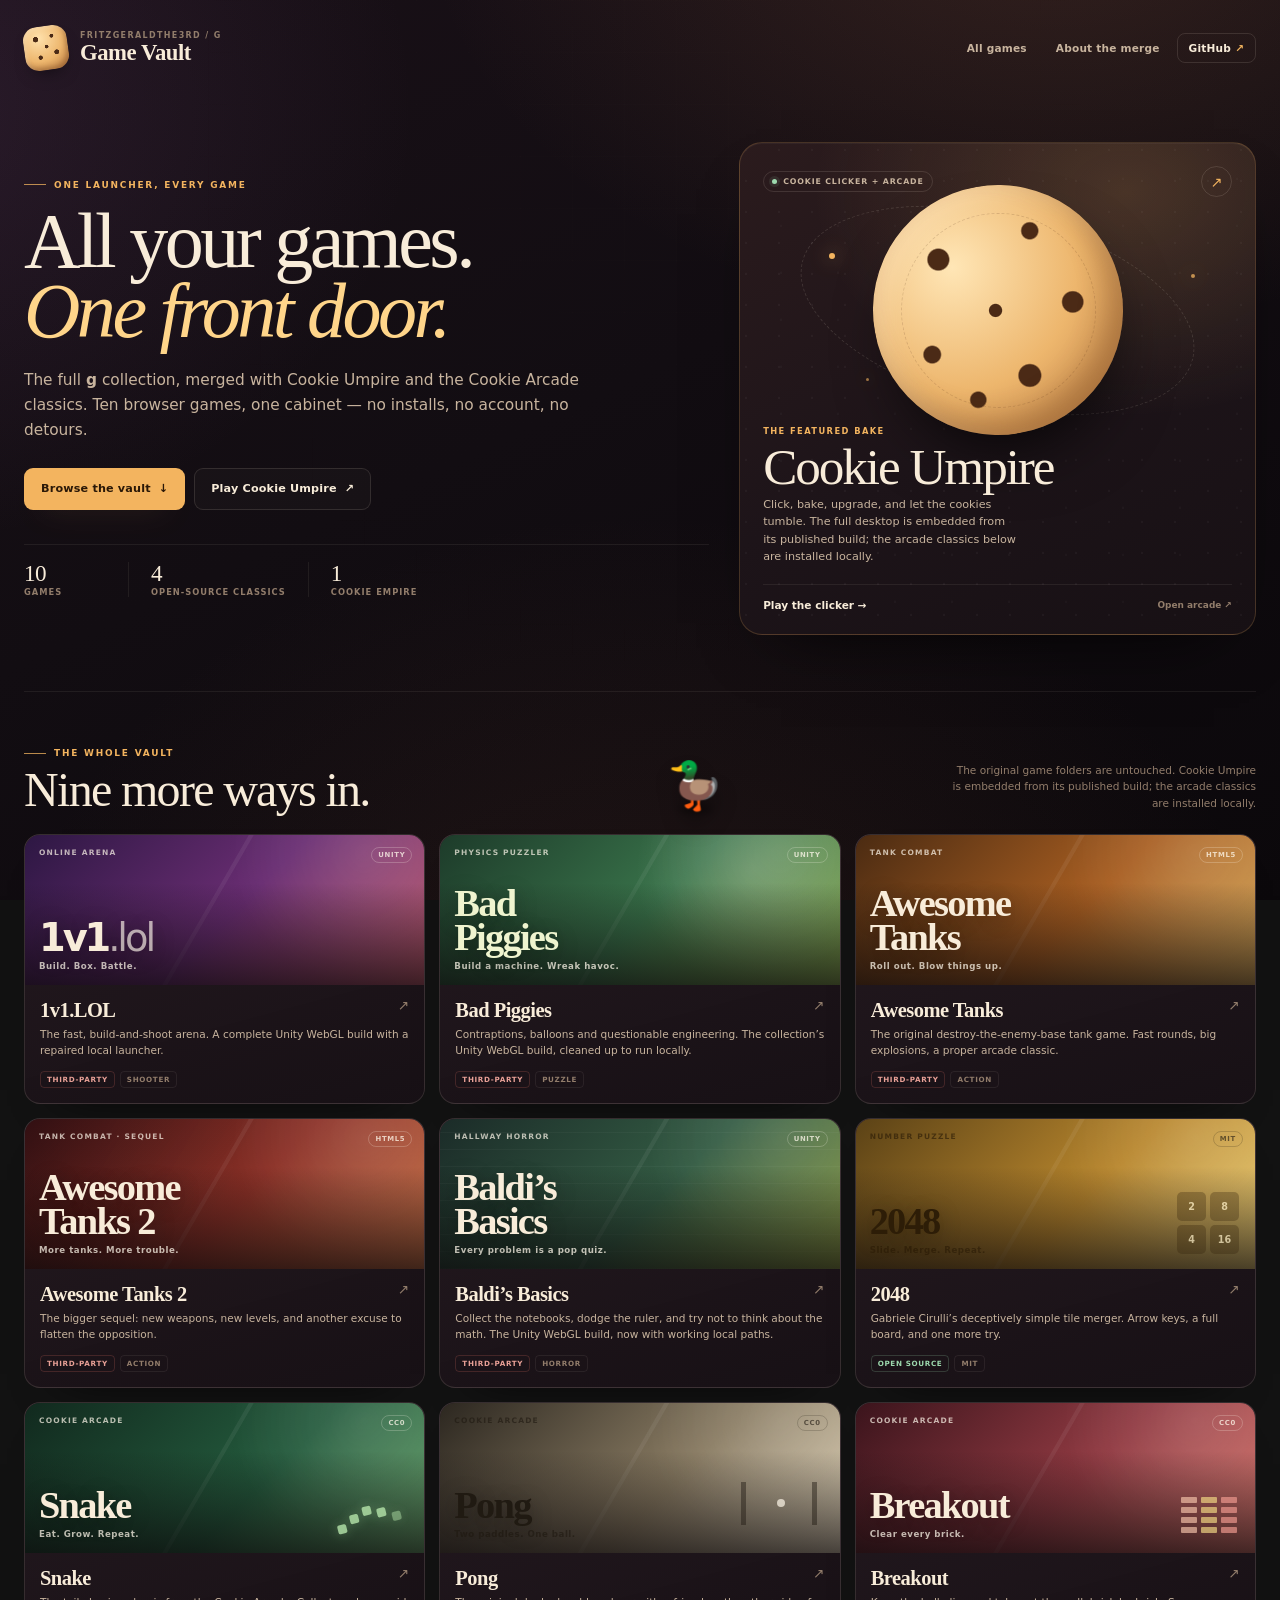
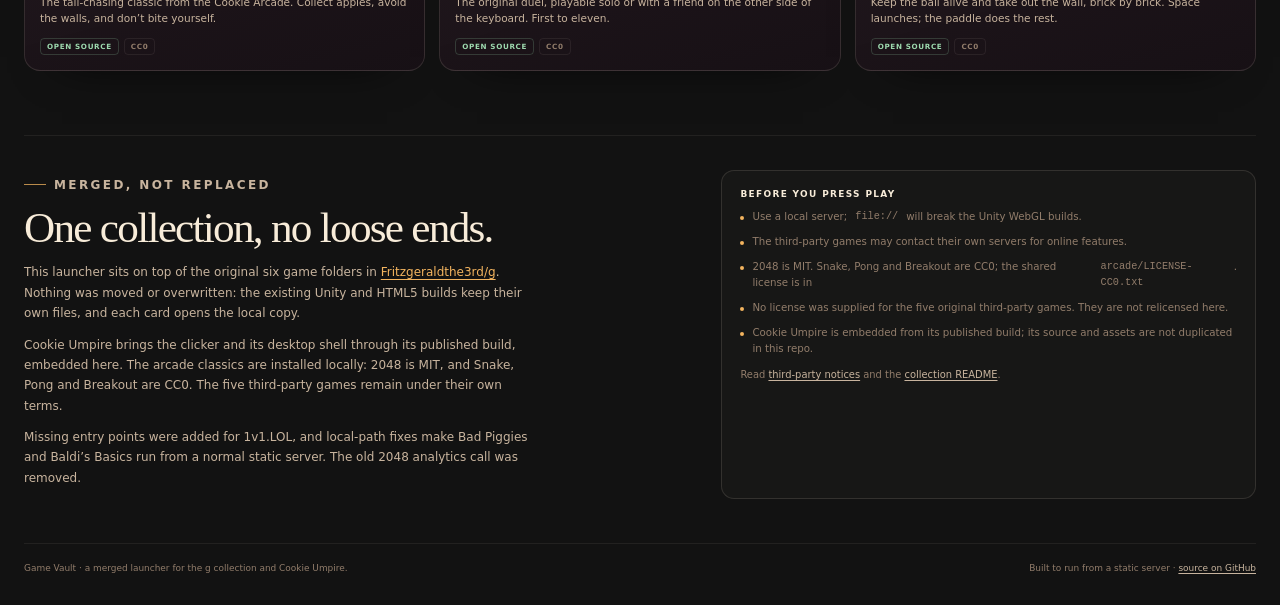
==== commit b07a2a34: "Fix the meme line breaks in the duck overlay Use real newline escapes so the four text memes render " ====
--- a/index.html
+++ b/index.html
@@ -306,10 +306,10 @@
         { emoji: '🪩', caption: 'unmute the pond', tone: 'pink' },
         { emoji: '🧠', caption: '404: motivation not found', tone: 'blue' },
         { emoji: '🐱', caption: 'me dragging my responsibilities', tone: 'violet' },
-        { text: 'THE COOKIE\\nWAS A LIE', tone: 'amber' },
-        { text: 'do not\\nfeed the duck', tone: 'mint' },
-        { text: 'waddle first.\\npanic later.', tone: 'pink' },
-        { text: '30 seconds\\nof fame', tone: 'coral' }
+        { text: 'THE COOKIE\nWAS A LIE', tone: 'amber' },
+        { text: 'do not\nfeed the duck', tone: 'mint' },
+        { text: 'waddle first.\npanic later.', tone: 'pink' },
+        { text: '30 seconds\nof fame', tone: 'coral' }
       ];
 
       function placeDuckStart() {
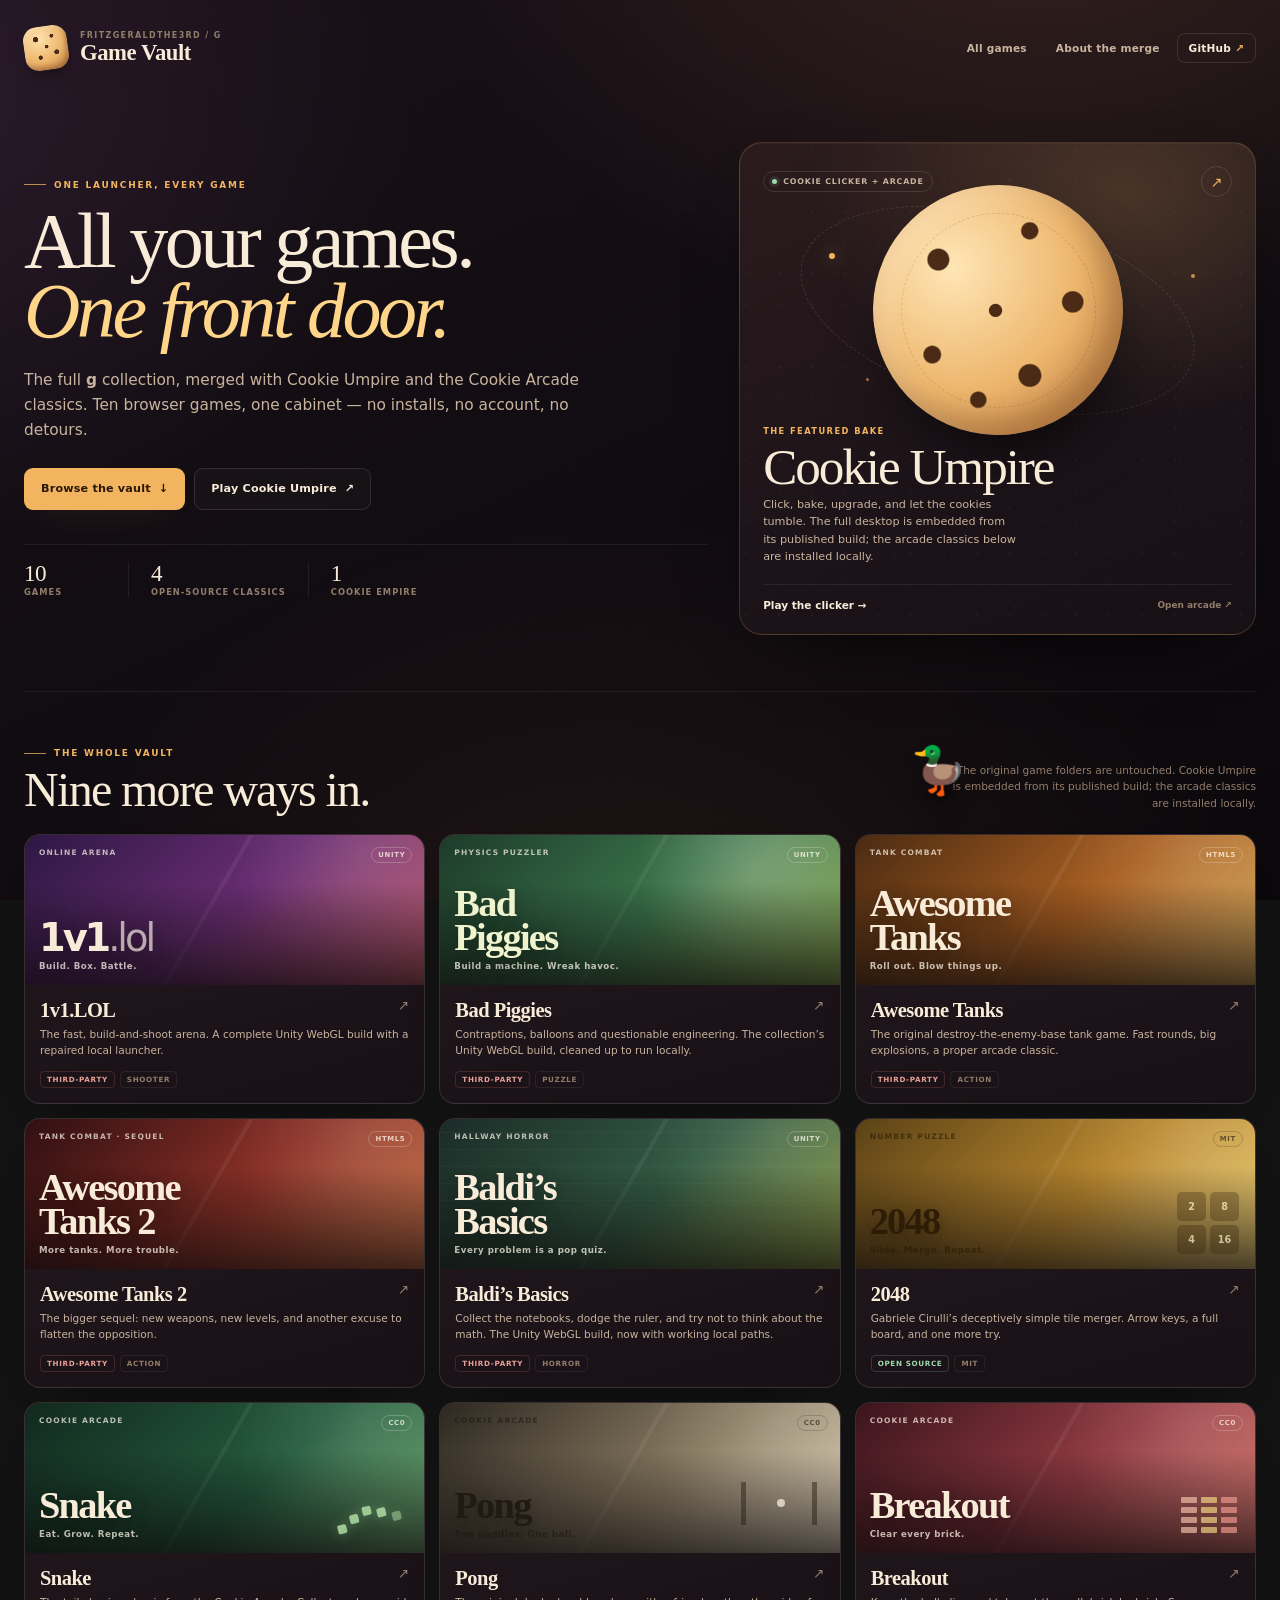
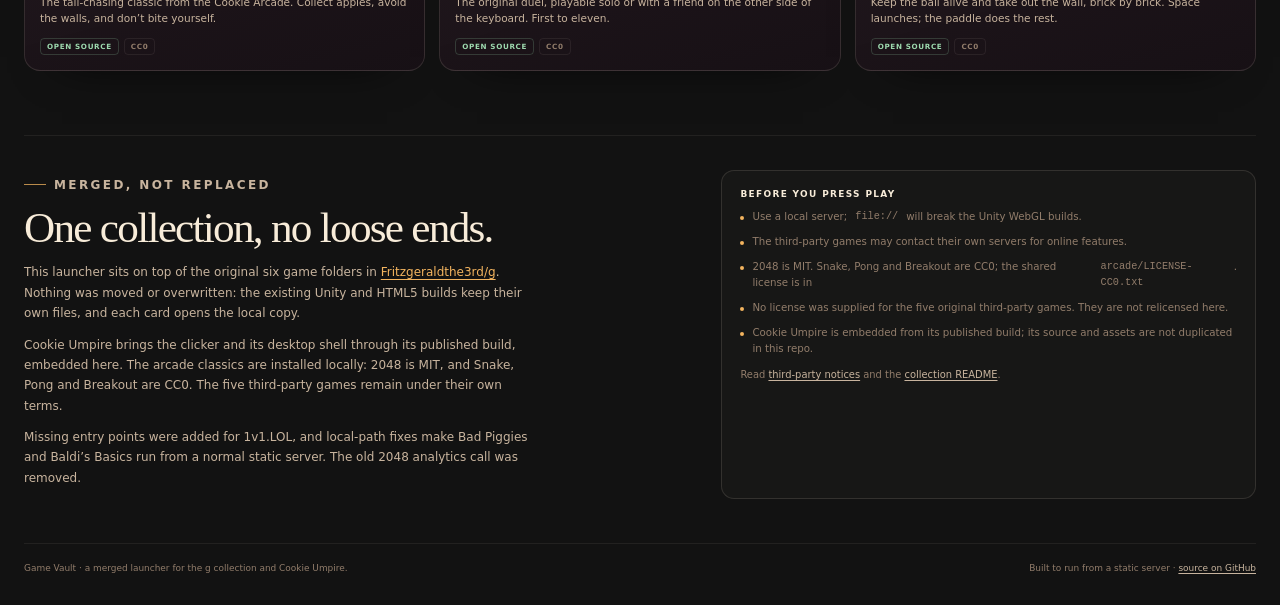
==== commit d009e7fa: "Unblock arcade navigation in the preview" ====
--- a/index.html
+++ b/index.html
@@ -39,7 +39,7 @@
           </p>
           <div class="hero-actions">
             <a class="btn btn--primary" href="#games">Browse the vault <span aria-hidden="true">↓</span></a>
-            <a class="btn btn--ghost" href="cookie-umpire/" target="_blank" rel="noopener noreferrer">Play Cookie Umpire <span aria-hidden="true">↗</span></a>
+            <a class="btn btn--ghost" href="cookie-umpire/">Play Cookie Umpire <span aria-hidden="true">↗</span></a>
           </div>
           <div class="hero-stats" aria-label="Collection summary">
             <span class="stat"><strong>10</strong><span>games</span></span>
@@ -49,7 +49,7 @@
         </div>
 
         <article class="cookie-card" aria-labelledby="cookie-feature-title">
-          <a class="cookie-card-link" href="cookie-umpire/" target="_blank" rel="noopener noreferrer" aria-label="Play Cookie Umpire, the cookie clicker"></a>
+          <a class="cookie-card-link" href="cookie-umpire/" aria-label="Play Cookie Umpire, the cookie clicker"></a>
           <div class="cookie-top">
             <span class="chip"><span class="chip-dot" aria-hidden="true"></span> Cookie clicker + arcade</span>
             <span class="cookie-arrow" aria-hidden="true">↗</span>
@@ -71,7 +71,7 @@
             </p>
             <div class="cookie-cta">
               <span class="cookie-play">Play the clicker →</span>
-              <a class="cookie-arcade-link" href="arcade/" target="_blank" rel="noopener noreferrer">Open arcade ↗</a>
+              <a class="cookie-arcade-link" href="arcade/">Open arcade ↗</a>
             </div>
           </div>
         </article>
@@ -90,7 +90,7 @@
         </header>
 
         <div class="game-grid">
-          <a class="game-card" href="1v1-lol/" target="_blank" rel="noopener noreferrer" aria-label="Play 1v1.LOL in a new tab">
+          <a class="game-card" href="1v1-lol/" aria-label="Play 1v1.LOL">
             <div class="cover cover--1v1">
               <span class="cover-kicker">Online arena</span>
               <span class="cover-badge">Unity</span>
@@ -104,7 +104,7 @@
             </div>
           </a>
 
-          <a class="game-card" href="badpiggies/" target="_blank" rel="noopener noreferrer" aria-label="Play Bad Piggies in a new tab">
+          <a class="game-card" href="badpiggies/" aria-label="Play Bad Piggies">
             <div class="cover cover--piggies">
               <span class="cover-kicker">Physics puzzler</span>
               <span class="cover-badge">Unity</span>
@@ -118,7 +118,7 @@
             </div>
           </a>
 
-          <a class="game-card" href="awesome-tanks/" target="_blank" rel="noopener noreferrer" aria-label="Play Awesome Tanks in a new tab">
+          <a class="game-card" href="awesome-tanks/" aria-label="Play Awesome Tanks">
             <div class="cover cover--tanks">
               <span class="cover-kicker">Tank combat</span>
               <span class="cover-badge">HTML5</span>
@@ -132,7 +132,7 @@
             </div>
           </a>
 
-          <a class="game-card" href="awesome-tanks-2/" target="_blank" rel="noopener noreferrer" aria-label="Play Awesome Tanks 2 in a new tab">
+          <a class="game-card" href="awesome-tanks-2/" aria-label="Play Awesome Tanks 2">
             <div class="cover cover--tanks2">
               <span class="cover-kicker">Tank combat · sequel</span>
               <span class="cover-badge">HTML5</span>
@@ -146,7 +146,7 @@
             </div>
           </a>
 
-          <a class="game-card" href="baldibasic/" target="_blank" rel="noopener noreferrer" aria-label="Play Baldi's Basics in a new tab">
+          <a class="game-card" href="baldibasic/" aria-label="Play Baldi's Basics">
             <div class="cover cover--baldi">
               <span class="cover-kicker">Hallway horror</span>
               <span class="cover-badge">Unity</span>
@@ -160,7 +160,7 @@
             </div>
           </a>
 
-          <a class="game-card" href="2048/" target="_blank" rel="noopener noreferrer" aria-label="Play 2048 in a new tab">
+          <a class="game-card" href="2048/" aria-label="Play 2048">
             <div class="cover cover--2048">
               <span class="cover-kicker">Number puzzle</span>
               <span class="cover-badge">MIT</span>
@@ -178,7 +178,7 @@
             </div>
           </a>
 
-          <a class="game-card" href="arcade/snake/" target="_blank" rel="noopener noreferrer" aria-label="Play Snake in the Cookie Arcade in a new tab">
+          <a class="game-card" href="arcade/snake/" aria-label="Play Snake in the Cookie Arcade">
             <div class="cover cover--snake">
               <span class="cover-kicker">Cookie Arcade</span>
               <span class="cover-badge">CC0</span>
@@ -193,7 +193,7 @@
             </div>
           </a>
 
-          <a class="game-card" href="arcade/pong/" target="_blank" rel="noopener noreferrer" aria-label="Play Pong in the Cookie Arcade in a new tab">
+          <a class="game-card" href="arcade/pong/" aria-label="Play Pong in the Cookie Arcade">
             <div class="cover cover--pong">
               <span class="cover-kicker">Cookie Arcade</span>
               <span class="cover-badge">CC0</span>
@@ -208,7 +208,7 @@
             </div>
           </a>
 
-          <a class="game-card" href="arcade/breakout/" target="_blank" rel="noopener noreferrer" aria-label="Play Breakout in the Cookie Arcade in a new tab">
+          <a class="game-card" href="arcade/breakout/" aria-label="Play Breakout in the Cookie Arcade">
             <div class="cover cover--breakout">
               <span class="cover-kicker">Cookie Arcade</span>
               <span class="cover-badge">CC0</span>
@@ -306,10 +306,10 @@
         { emoji: '🪩', caption: 'unmute the pond', tone: 'pink' },
         { emoji: '🧠', caption: '404: motivation not found', tone: 'blue' },
         { emoji: '🐱', caption: 'me dragging my responsibilities', tone: 'violet' },
-        { text: 'THE COOKIE\nWAS A LIE', tone: 'amber' },
-        { text: 'do not\nfeed the duck', tone: 'mint' },
-        { text: 'waddle first.\npanic later.', tone: 'pink' },
-        { text: '30 seconds\nof fame', tone: 'coral' }
+        { text: 'THE COOKIE\\nWAS A LIE', tone: 'amber' },
+        { text: 'do not\\nfeed the duck', tone: 'mint' },
+        { text: 'waddle first.\\npanic later.', tone: 'pink' },
+        { text: '30 seconds\\nof fame', tone: 'coral' }
       ];
 
       function placeDuckStart() {
--- a/launcher.css
+++ b/launcher.css
@@ -476,8 +476,9 @@
 
     .cookie-copy {
       position: relative;
-      z-index: 2;
+      z-index: 4;
       margin-top: auto;
+      pointer-events: none;
     }
 
     .cookie-copy .kicker {
@@ -523,7 +524,8 @@
 
     .cookie-arcade-link {
       position: relative;
-      z-index: 4;
+      z-index: 1;
+      pointer-events: auto;
       color: var(--dim);
       font-size: 0.56rem;
       font-weight: 650;
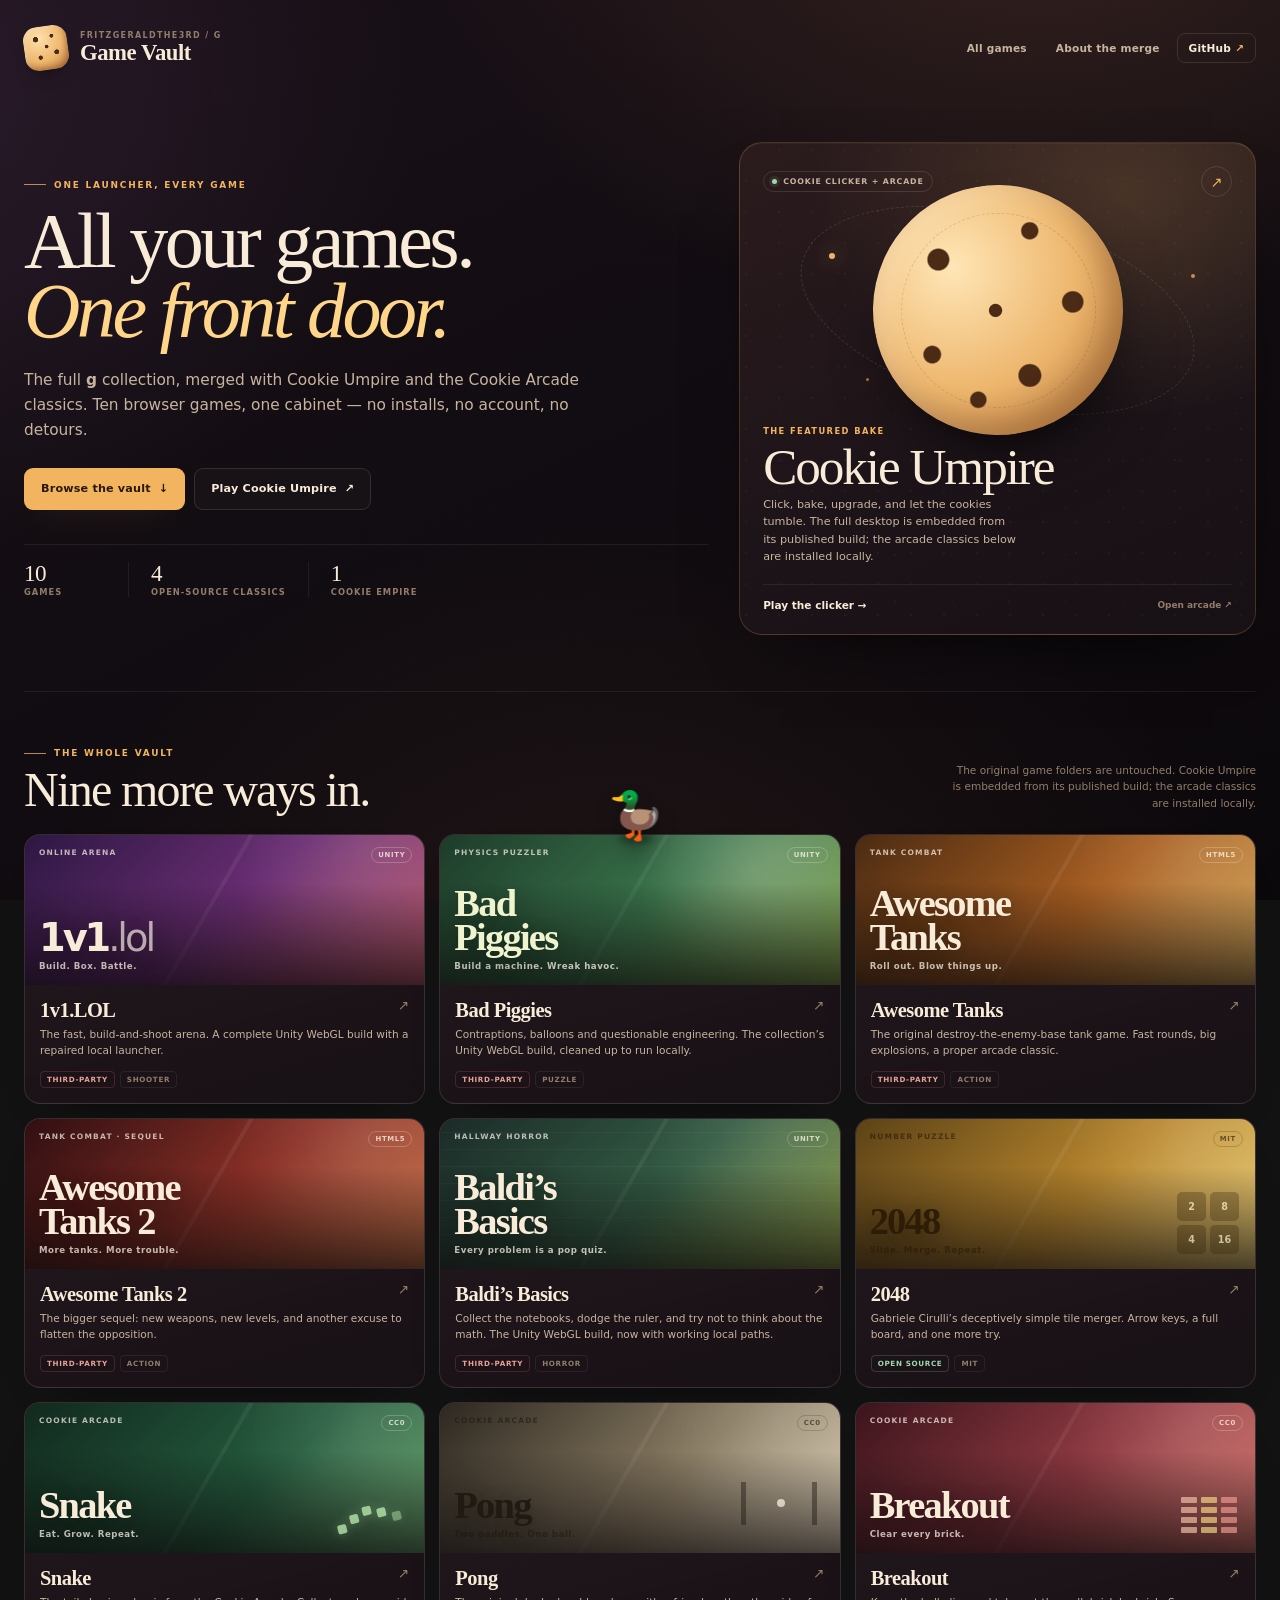
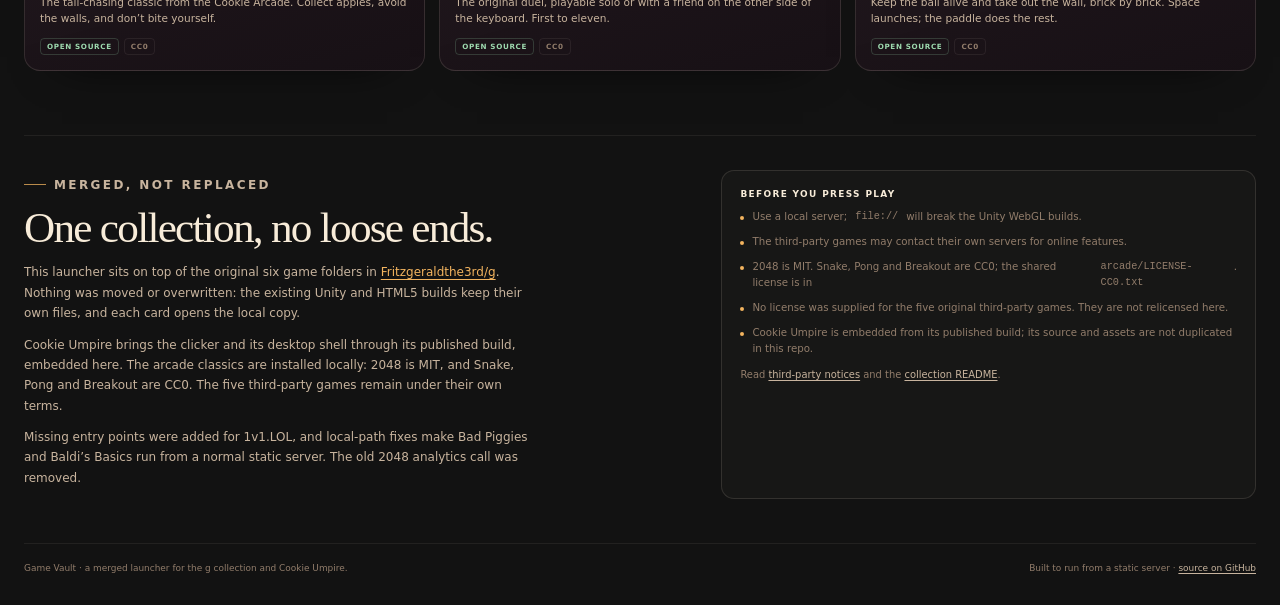
==== commit a7501ce8: "Fix meme line breaks in the launcher" ====
--- a/index.html
+++ b/index.html
@@ -306,10 +306,10 @@
         { emoji: '🪩', caption: 'unmute the pond', tone: 'pink' },
         { emoji: '🧠', caption: '404: motivation not found', tone: 'blue' },
         { emoji: '🐱', caption: 'me dragging my responsibilities', tone: 'violet' },
-        { text: 'THE COOKIE\\nWAS A LIE', tone: 'amber' },
-        { text: 'do not\\nfeed the duck', tone: 'mint' },
-        { text: 'waddle first.\\npanic later.', tone: 'pink' },
-        { text: '30 seconds\\nof fame', tone: 'coral' }
+        { text: 'THE COOKIE\nWAS A LIE', tone: 'amber' },
+        { text: 'do not\nfeed the duck', tone: 'mint' },
+        { text: 'waddle first.\npanic later.', tone: 'pink' },
+        { text: '30 seconds\nof fame', tone: 'coral' }
       ];
 
       function placeDuckStart() {
